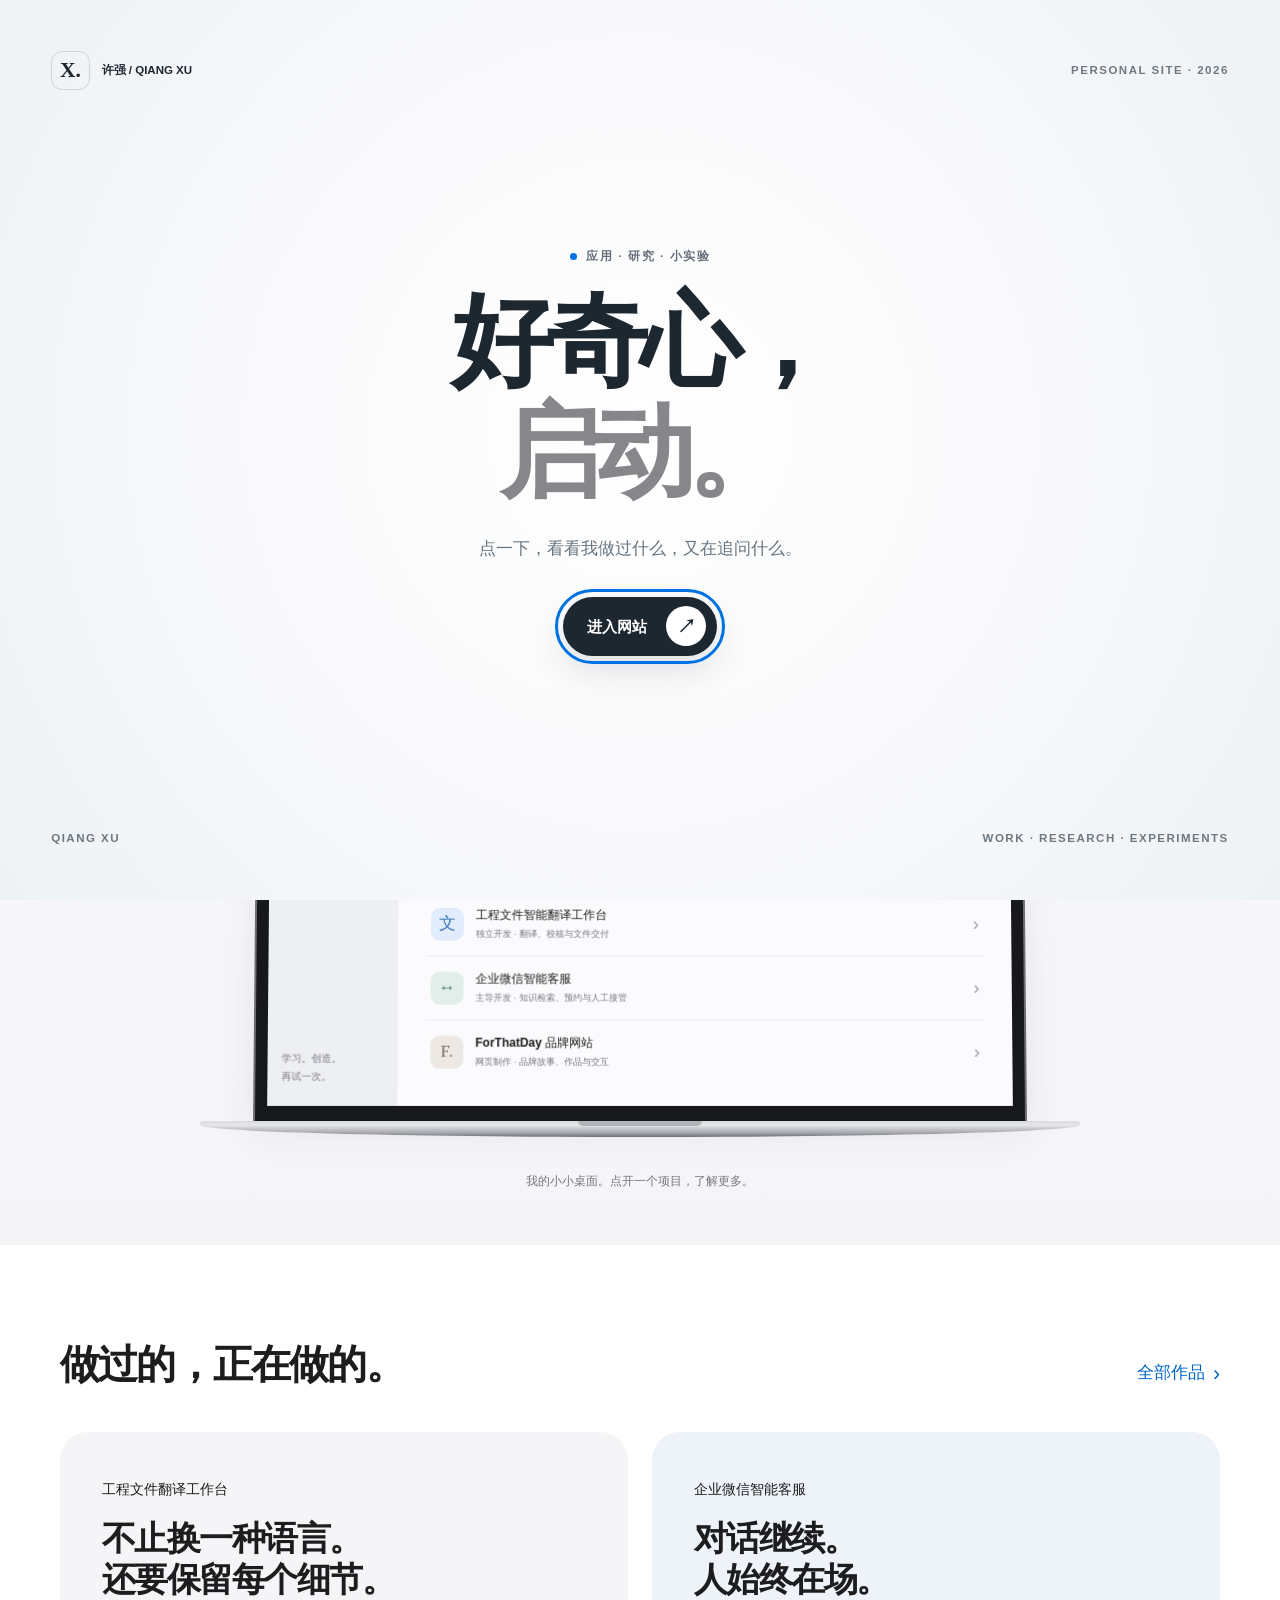
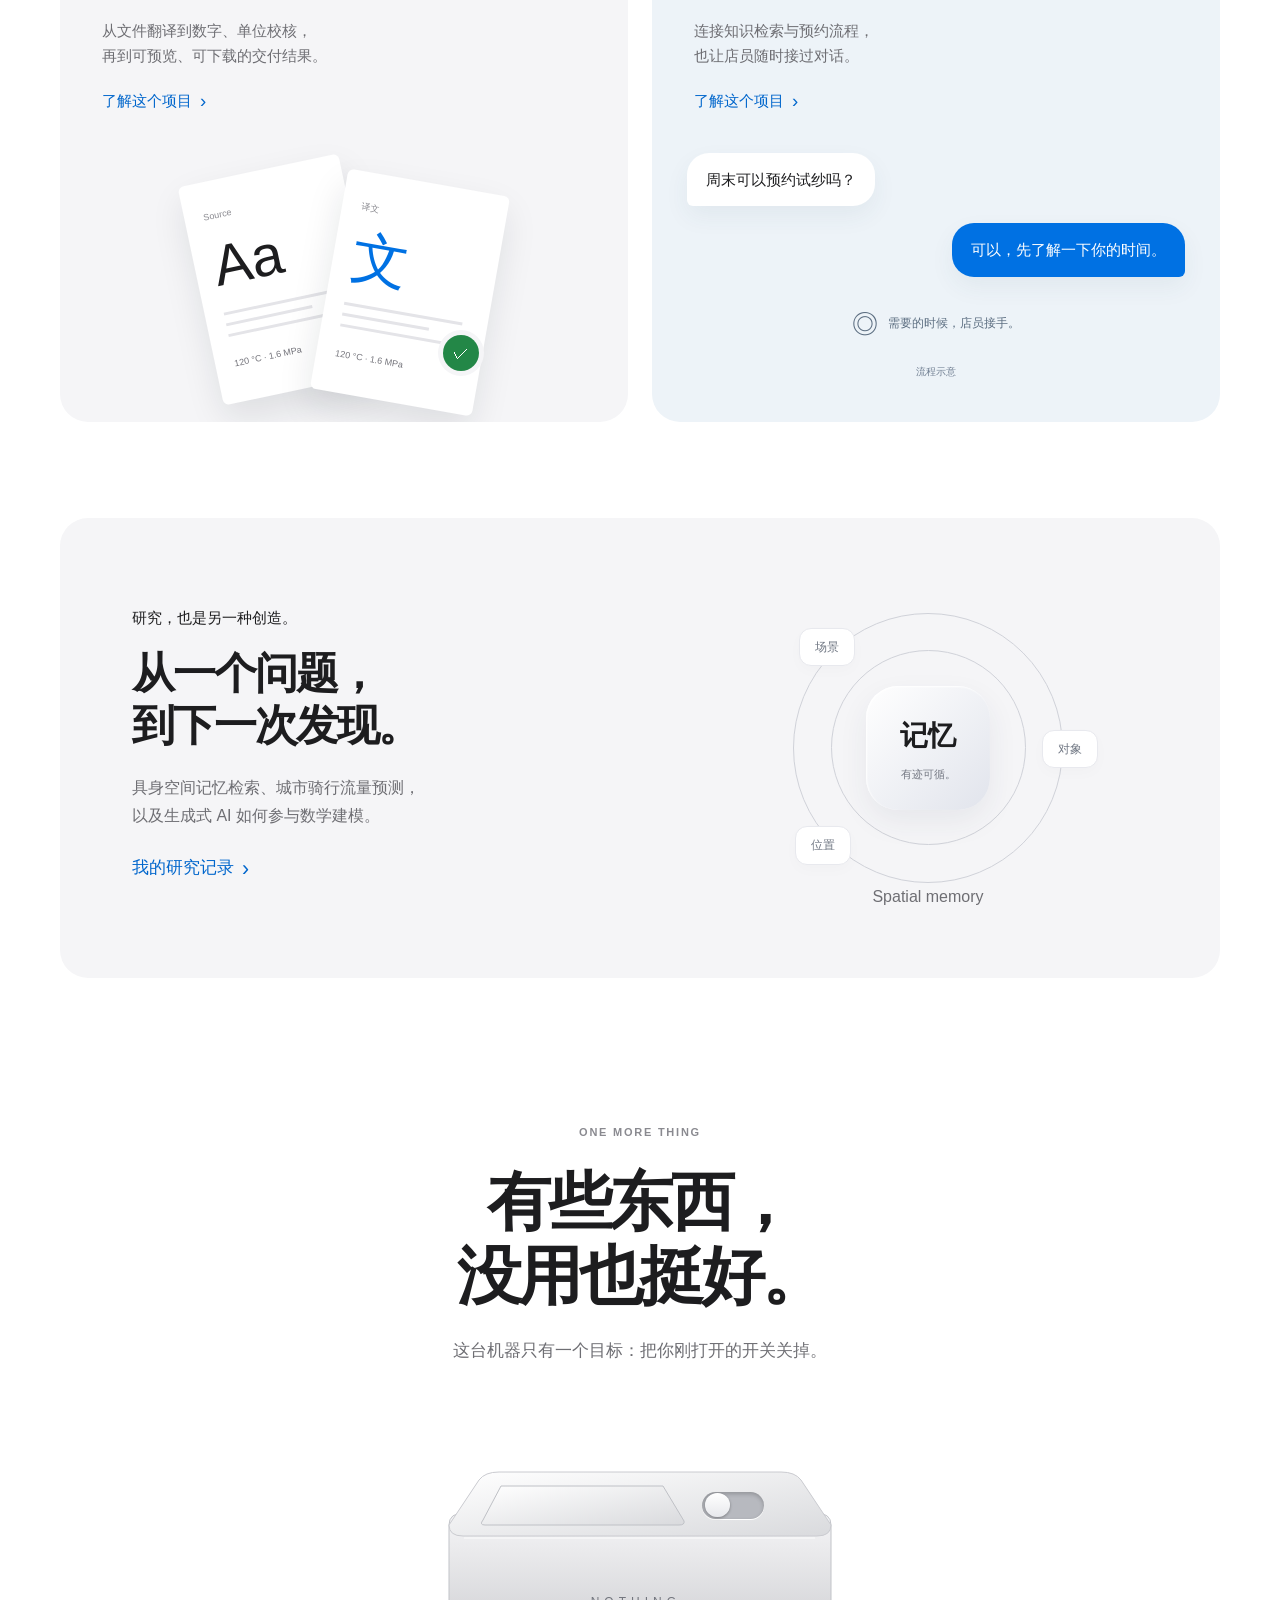
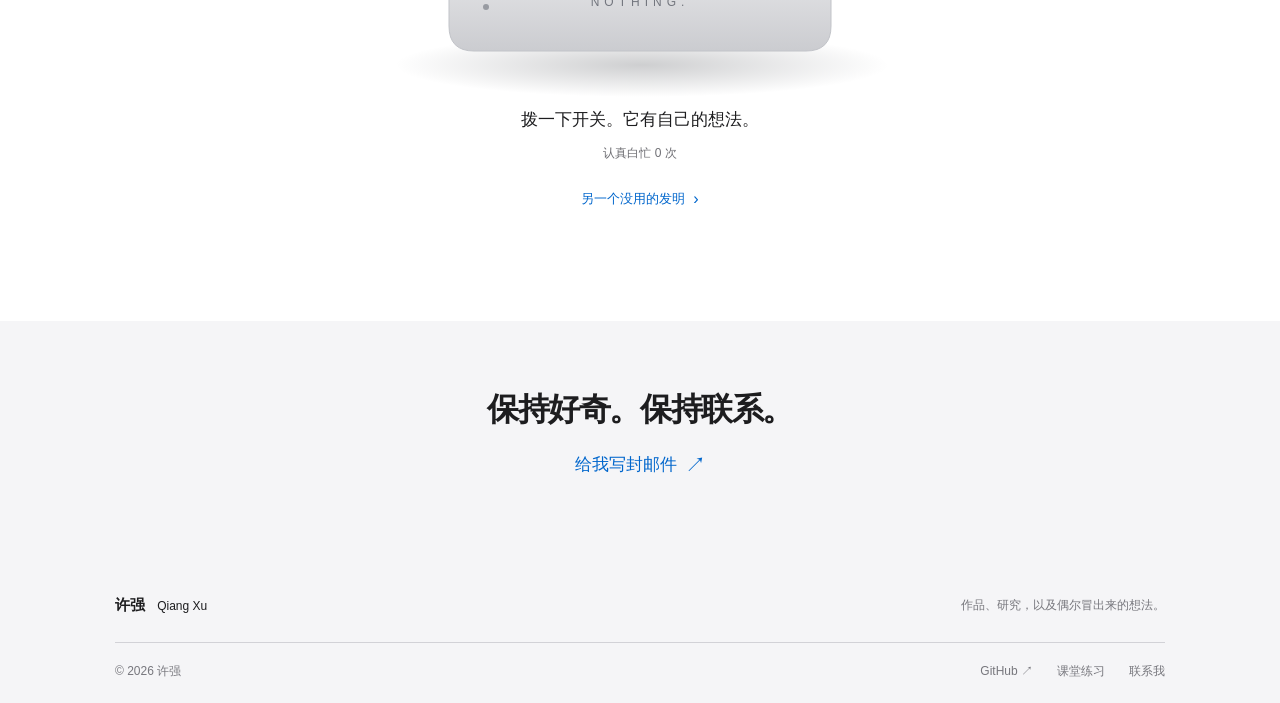
==== index.html @ f62426d3 "Prepare current personal website for Learning HTML submission" ====
<!DOCTYPE html>
<html lang="zh-CN">
<head>
  <meta charset="UTF-8">
  <meta name="viewport" content="width=device-width, initial-scale=1.0">
  <meta name="description" content="许强的个人作品集。关于 AI 应用、计算机科学，以及一些没有用但很有趣的小实验。">
  <meta name="theme-color" content="#fafafc">
  <title>许强 Qiang Xu · 作品与实验</title>
  <link rel="icon" href="favicon-32.png" sizes="32x32">
  <link rel="apple-touch-icon" href="apple-touch-icon.png">
  <link rel="stylesheet" href="style.css">
  <link rel="stylesheet" href="entry.css">
</head>
<body class="home-page">
  <div class="entry-gate" id="entry-gate" role="dialog" aria-modal="true" aria-labelledby="entry-heading" hidden>
    <div class="entry-top"><div class="entry-brand"><span class="entry-brand-mark" aria-hidden="true">X.</span><span>许强 / Qiang Xu</span></div><span class="entry-top-note">PERSONAL SITE · 2026</span></div>
    <div class="entry-content">
      <p class="entry-kicker">应用 · 研究 · 小实验</p>
      <h2 class="entry-heading" id="entry-heading">好奇心，<br><span>启动。</span></h2>
      <p class="entry-description">点一下，看看我做过什么，又在追问什么。</p>
      <button class="entry-button" type="button"><span>进入网站</span><span class="entry-button-arrow" aria-hidden="true">↗</span></button>
    </div>
    <div class="entry-bottom"><span>QIANG XU</span><span>WORK · RESEARCH · EXPERIMENTS</span></div>
    <div class="entry-iris" aria-hidden="true"></div>
  </div>
  <a class="skip-link" href="#main">跳到主要内容</a>
  <header id="site-header"></header>
  <main id="main">
    <section class="intro" aria-labelledby="intro-title">
      <p class="intro-name">许强 · Qiang Xu</p>
      <h1 id="intro-title">好奇心。<br><span>正在运行。</span></h1>
      <p class="intro-summary">计算机科学在读。做一些有用的应用，<br class="wide-break">也留一点时间，给没用的灵感。</p>
      <div class="intro-links"><a class="button primary" href="#selected-work">看看我的作品</a><a class="text-link" href="about.html">认识一下 <span aria-hidden="true">›</span></a></div>
      <div class="desktop-object" id="personal-desktop" aria-label="许强的个人介绍与项目桌面">
        <div class="display-frame"><div class="demo-window">
          <div class="window-bar"><span class="window-dots" aria-hidden="true"><i></i><i></i><i></i></span><span>Qiang Xu · 我的桌面</span><span class="window-caption">Portfolio</span></div>
          <div class="personal-workspace">
            <nav class="desktop-sidebar" aria-label="个人桌面导航"><span class="desktop-monogram" aria-hidden="true">X.</span><strong>Qiang Xu</strong><a class="desktop-selected" href="about.html">关于我 <span aria-hidden="true">↗</span></a><a href="project.html">我的项目 <span aria-hidden="true">↗</span></a><a href="research.html">研究记录 <span aria-hidden="true">↗</span></a><small>学习。创造。<br>再试一次。</small></nav>
            <div class="desktop-content">
              <div class="desktop-profile"><div><p class="desktop-greeting">HELLO, WORLD.</p><h2>你好，我是许强。</h2><p class="desktop-bio">海南比勒费尔德应用科学大学 · 计算机科学<br>探索 AI 应用、具身空间记忆与时空预测。</p></div><img src="images/portrait.jpg" alt="许强的个人肖像" width="1086" height="1448"></div>
              <div class="desktop-skills" aria-label="技术技能"><span>Python</span><span>PyTorch</span><span>Next.js</span><a href="about.html">更多关于我 <span aria-hidden="true">›</span></a></div>
              <div class="desktop-project-heading"><h3>我的项目</h3><span>从想法，到实现。</span></div>
              <ul class="desktop-projects">
                <li><a href="project.html#translation"><span class="desktop-project-icon icon-translate" aria-hidden="true">文</span><span><strong>工程文件智能翻译工作台</strong><small>独立开发 · 翻译、校核与文件交付</small></span><span class="desktop-arrow" aria-hidden="true">›</span></a></li>
                <li><a href="project.html#agent"><span class="desktop-project-icon icon-agent" aria-hidden="true">↔</span><span><strong>企业微信智能客服</strong><small>主导开发 · 知识检索、预约与人工接管</small></span><span class="desktop-arrow" aria-hidden="true">›</span></a></li>
                <li><a href="project.html#forthatday"><span class="desktop-project-icon icon-brand" aria-hidden="true">F.</span><span><strong>ForThatDay 品牌网站</strong><small>网页制作 · 品牌故事、作品与交互</small></span><span class="desktop-arrow" aria-hidden="true">›</span></a></li>
              </ul>
            </div>
          </div>
        </div></div><div class="display-base" aria-hidden="true"></div>
      </div>
      <p class="object-caption">我的小小桌面。点开一个项目，了解更多。</p>
    </section>
    <section id="selected-work" class="selected-work section-block" aria-labelledby="work-title">
      <div class="section-heading"><h2 id="work-title">做过的，正在做的。</h2><a class="text-link" href="project.html">全部作品 <span aria-hidden="true">›</span></a></div>
      <div class="work-grid">
        <article class="work-card translator-card" data-reveal><div class="work-card-copy"><p class="eyebrow">工程文件翻译工作台</p><h3>不止换一种语言。<br>还要保留每个细节。</h3><p>从文件翻译到数字、单位校核，<br>再到可预览、可下载的交付结果。</p><a class="text-link" href="project.html#translation">了解这个项目 <span aria-hidden="true">›</span></a></div><div class="translation-art" aria-hidden="true"><div class="floating-page source-page"><span>Source</span><b>Aa</b><i></i><i></i><i></i><small>120 °C · 1.6 MPa</small></div><div class="floating-page target-page"><span>译文</span><b>文</b><i></i><i></i><i></i><small>120 °C · 1.6 MPa</small></div><span class="translation-check">✓</span></div></article>
        <article class="work-card service-card" data-reveal><div class="work-card-copy"><p class="eyebrow">企业微信智能客服</p><h3>对话继续。<br>人始终在场。</h3><p>连接知识检索与预约流程，<br>也让店员随时接过对话。</p><a class="text-link" href="project.html#agent">了解这个项目 <span aria-hidden="true">›</span></a></div><div class="conversation-art" aria-label="客服流程示意"><div class="message incoming">周末可以预约试纱吗？</div><div class="message outgoing">可以，先了解一下你的时间。</div><div class="handover"><span class="people-icon" aria-hidden="true">◎</span><span>需要的时候，店员接手。</span></div><span class="art-caption">流程示意</span></div></article>
      </div>
    </section>
    <section class="research-feature" data-reveal aria-labelledby="research-title"><div><p class="eyebrow">研究，也是另一种创造。</p><h2 id="research-title">从一个问题，<br>到下一次发现。</h2><p>具身空间记忆检索、城市骑行流量预测，<br>以及生成式 AI 如何参与数学建模。</p><a class="text-link" href="research.html">我的研究记录 <span aria-hidden="true">›</span></a></div><div class="memory-map" aria-hidden="true"><div class="map-orbit orbit-one"></div><div class="map-orbit orbit-two"></div><span class="map-node node-one">场景</span><span class="map-node node-two">对象</span><span class="map-node node-three">位置</span><div class="map-core">记忆<span>有迹可循。</span></div><p>Spatial memory</p></div></section>
    <section class="play-section" id="little-nothing" aria-labelledby="play-title">
      <p class="eyebrow">ONE MORE THING</p><h2 id="play-title">有些东西，<br>没用也挺好。</h2><p class="play-description">这台机器只有一个目标：把你刚打开的开关关掉。</p>
      <div class="nothing-machine" data-phase="idle">
        <svg class="nothing-drawing" viewBox="0 0 600 350" aria-hidden="true">
          <defs><linearGradient id="front-metal" x1="0" y1="0" x2="0" y2="1"><stop stop-color="#f5f5f7"/><stop offset=".3" stop-color="#e9e9eb"/><stop offset="1" stop-color="#cbccd0"/></linearGradient><linearGradient id="top-metal" x1="0" y1="0" x2="1" y2="1"><stop stop-color="#fff"/><stop offset="1" stop-color="#d9dadd"/></linearGradient><linearGradient id="arm-metal"><stop stop-color="#a0a3a9"/><stop offset=".5" stop-color="#eceef1"/><stop offset="1" stop-color="#8e9299"/></linearGradient><radialGradient id="floor-shadow"><stop stop-color="#20232a" stop-opacity=".22"/><stop offset="1" stop-color="#20232a" stop-opacity="0"/></radialGradient></defs>
          <ellipse cx="302" cy="289" rx="247" ry="32" fill="url(#floor-shadow)"/>
          <path d="M109 149 Q109 137 124 137 H476 Q491 137 491 149 V250 Q491 275 466 275 H134 Q109 275 109 250Z" fill="url(#front-metal)" stroke="#c1c3c8"/>
          <path d="M109 149 L139 104 Q145 96 159 96 H441 Q455 96 461 104 L491 149 Q491 160 477 160 H123 Q109 160 109 149Z" fill="url(#top-metal)" stroke="#cacbd0"/>
          <path d="M161 112 H322 L341 146 H143Z" fill="#26272b" stroke="#a4a6ac"/>
          <g class="nothing-arm"><path d="M207 146 L230 76 Q234 66 244 71 L382 124" fill="none" stroke="#85888e" stroke-width="22" stroke-linecap="round" stroke-linejoin="round"/><path d="M207 146 L230 76 Q234 66 244 71 L382 124" fill="none" stroke="url(#arm-metal)" stroke-width="16" stroke-linecap="round" stroke-linejoin="round"/><circle cx="234" cy="78" r="8" fill="#676b73"/><circle cx="234" cy="78" r="3" fill="#c5c8cf"/><circle cx="382" cy="124" r="12" fill="#373a40"/></g>
          <path class="nothing-lid" d="M161 110 H323 L344 145 Q345 149 339 149 H145 Q139 149 143 144Z" fill="url(#top-metal)" stroke="#bfc1c6"/>
          <path d="M124 162 H475" stroke="white" stroke-opacity=".8"/><circle class="nothing-led" cx="146" cy="231" r="3" fill="#989ba2"/><text x="300" y="230" text-anchor="middle" fill="#73767e" font-family="Arial,sans-serif" font-size="12" letter-spacing="5">NOTHING.</text>
        </svg>
        <button class="nothing-toggle" type="button" role="switch" aria-checked="false" aria-label="启动无用机器" aria-describedby="nothing-status"><span></span></button>
      </div>
      <p class="nothing-status" id="nothing-status" role="status">拨一下开关。它有自己的想法。</p><p class="nothing-counter">认真白忙 <span id="nothing-count">0</span> 次</p><a class="text-link small-link" href="machine.html">另一个没用的发明 <span aria-hidden="true">›</span></a><noscript><p>打开 JavaScript，就能唤醒这个小实验。</p></noscript>
    </section>
    <section class="closing"><h2>保持好奇。保持联系。</h2><a class="text-link" href="mailto:467118@gmail.com">给我写封邮件 <span aria-hidden="true">↗</span></a></section>
  </main>
  <footer id="site-footer"></footer>
  <script src="nav.js" defer></script><script src="motion.js" defer></script><script src="nothing.js" defer></script>
  <script src="entry.js" defer></script>
</body>
</html>
---- style.css ----
/* Web Technologies：所有页面共用一份基础样式，再用 class 区分模块。 */
:root { --ink:#1d1d1f; --muted:#6e6e73; --paper:#fff; --soft:#f5f5f7; --line:#d2d2d7; --blue:#0066cc; --display:-apple-system,BlinkMacSystemFont,"Segoe UI","Microsoft YaHei",sans-serif; --body:-apple-system,BlinkMacSystemFont,"Segoe UI","PingFang SC","Microsoft YaHei",sans-serif; }
* { box-sizing:border-box; }
html { scroll-behavior:smooth; scroll-padding-top:90px; }
body { margin:0; color:var(--ink); background:var(--paper); font-family:var(--body); font-size:16px; line-height:1.7; -webkit-font-smoothing:antialiased; }
button,a { -webkit-tap-highlight-color:transparent; }
a { color:inherit; text-decoration:none; }
button { font:inherit; }
img,svg { max-width:100%; }
img { display:block; height:auto; }
[hidden] { display:none!important; }
h1,h2,h3,p { margin:0; }
h1,h2,h3 { font-family:var(--display); line-height:1.16; letter-spacing:-.045em; font-weight:650; text-wrap:balance; }
ul { margin:0; padding:0; list-style:none; }
:focus-visible { outline:3px solid #0071e3; outline-offset:5px; border-radius:4px; }
::selection { background:#cce5ff; }
.skip-link { position:fixed; top:-80px; left:16px; z-index:100; background:var(--ink); color:#fff; padding:10px 20px; }
.skip-link:focus { top:12px; }
#site-header { position:sticky; top:0; z-index:20; background:rgba(250,250,252,.86); backdrop-filter:blur(22px) saturate(180%); -webkit-backdrop-filter:blur(22px) saturate(180%); border-bottom:1px solid #0000000c; min-height:64px; }
.site-nav { max-width:1100px; margin:auto; padding:0 24px; min-height:64px; display:flex; align-items:center; justify-content:space-between; gap:32px; }
.logo { display:flex; align-items:baseline; gap:10px; font-size:19px; font-weight:650; letter-spacing:-.04em; white-space:nowrap; }
.logo span { font-size:12px; font-weight:400; color:var(--muted); letter-spacing:0; }
.links { display:flex; align-items:center; gap:34px; font-size:12px; }
.links a { min-height:44px; display:flex; align-items:center; color:#55555b; transition:color .2s; }
.links a:hover,.links a[aria-current=page] { color:var(--ink); }
.links a[aria-current=page] { font-weight:650; }
main { width:min(1080px,calc(100% - 64px)); margin-inline:auto; }
.home-page main { width:100%; }
.button { display:inline-flex; justify-content:center; align-items:center; min-height:46px; padding:10px 25px; border-radius:28px; font-size:15px; transition:background .2s,transform .2s; }
.primary { color:white; background:#0071e3; }
.primary:hover { background:#0077ed; transform:translateY(-2px); }
.text-link { display:inline-flex; align-items:center; gap:8px; color:var(--blue); min-height:44px; font-size:17px; }
.text-link:hover { text-decoration:underline; text-underline-offset:4px; }
.text-link span { font-family:Arial,sans-serif; font-size:1.25em; }
.eyebrow { font-size:15px; font-weight:550; letter-spacing:0; margin-bottom:18px; }
.muted,.fine-print { color:var(--muted); }
.fine-print { font-size:12px; margin-top:12px; }
.intro { overflow:hidden; text-align:center; background:linear-gradient(#fafafc,#f5f5f7); padding:72px 24px 54px; }
.intro-name { font-size:18px; font-weight:550; margin-bottom:20px; }
.intro h1 { font-size:clamp(58px,6.9vw,96px); line-height:1.08; letter-spacing:-.065em; font-weight:700; }
.intro h1 span { color:#86868b; }
.intro-summary { font-size:20px; line-height:1.6; color:var(--muted); margin-top:27px; }
.intro-links { display:flex; justify-content:center; align-items:center; gap:28px; margin:26px 0 60px; }
.desktop-object { width:min(880px,94%); margin:0 auto; perspective:1400px; }
.display-frame { width:88%; margin:auto; background:#17181b; padding:12px 12px 15px; border:2px solid #6d6d74; border-bottom:0; border-radius:22px 22px 0 0; box-shadow:0 10px 40px #00000012; transform:rotateX(2deg); transform-origin:bottom; }
.demo-window { border-radius:10px 10px 0 0; overflow:hidden; background:#f2f3f5; text-align:left; }
.window-bar { display:flex; align-items:center; justify-content:space-between; padding:10px 14px; background:#e9e9ed; font-size:9px; color:#5a5a61; }
.window-dots { display:flex; gap:5px; }
.window-dots i { width:6px; height:6px; background:#c5c5ca; border-radius:50%; }
.window-dots i:first-child { background:#f8958d; }.window-dots i:nth-child(2) { background:#e7c875; }.window-dots i:last-child { background:#99cfa0; }
.window-caption { font-size:8px; color:#68686d; }
.demo-workspace { display:grid; grid-template-columns:150px 1fr; min-height:326px; }
.demo-sidebar { display:flex; flex-direction:column; gap:16px; background:#eeeff2; padding:24px 14px; font-size:10px; color:#75757b; }
.demo-app-mark { display:grid; place-items:center; width:34px; height:34px; border-radius:10px; background:#24252a; color:#fff; font-size:18px; font-weight:600; }
.demo-sidebar strong { font-size:13px; color:var(--ink); margin-bottom:6px; }
.demo-selected { color:#0066cc; padding:7px; margin:-7px; border-radius:5px; background:#dce6f5; }
.demo-sidebar small { margin-top:auto; font-size:9px; }
.document-area { padding:16px 24px; }
.document-toolbar { display:flex; justify-content:space-between; align-items:center; font-size:10px; margin-bottom:15px; }
.demo-check { font-size:9px; color:#36804f; }
.document-pair { display:grid; grid-template-columns:1fr 1fr; gap:16px; }
.demo-paper { background:#fff; min-height:237px; padding:23px; box-shadow:0 2px 10px #00000006; }
.paper-label { font-size:8px; letter-spacing:.14em; color:#777; }
.demo-paper h3 { margin:13px 0 18px; font-size:24px; letter-spacing:-.04em; }
.demo-paper p { font-size:8px; color:#777; }.demo-paper strong { display:block; font-size:13px; font-weight:550; }
.document-lines { height:17px; width:90%; margin:12px 0; background:repeating-linear-gradient(to bottom,#e3e5e8 0,#e3e5e8 2px,transparent 2px,transparent 6px); }
.document-status { display:flex; align-items:center; gap:5px; color:#66666b; font-size:8px; margin-top:13px; }.document-status>span:last-child { margin-left:auto; }.check-dot { width:4px; height:4px; background:#4c9c68; border-radius:50%; }
.display-base { height:16px; width:100%; position:relative; border-radius:2px 2px 50% 50% / 2px 2px 12px 12px; background:linear-gradient(#d8dade 0%,#e6e7eb 25%,#a5a7ad 75%,#6a6e75 100%); box-shadow:0 20px 28px -12px #0003; }
.display-base:before { content:""; position:absolute; left:43%; top:0; width:14%; height:5px; border-radius:0 0 8px 8px; background:#b3b5bc; }
/* 电脑屏幕里是真实的个人介绍与项目入口。 */
.personal-workspace { display:grid; grid-template-columns:130px minmax(0,1fr); background:#fbfbfd; }
.desktop-sidebar { display:flex; flex-direction:column; align-items:stretch; gap:4px; padding:25px 14px 20px; background:#eeeff3; font-size:11px; color:#62636b; }
.desktop-monogram { display:grid; place-items:center; width:33px; height:33px; border-radius:10px; background:#25262b; color:#fff; font-size:21px; font-weight:600; margin-bottom:4px; }
.desktop-sidebar>strong { color:#33343a; font-size:12px; margin-bottom:17px; }
.desktop-sidebar a { min-height:44px; padding:10px 8px; border-radius:7px; display:flex; align-items:center; justify-content:space-between; }
.desktop-sidebar a:hover { background:#e1e4ec; color:#1d1d1f; }
.desktop-sidebar .desktop-selected { color:#0066cc; background:#dce6f5; }
.desktop-sidebar small { margin-top:auto; padding-top:24px; font-size:10px; color:#777881; line-height:1.8; }
.desktop-content { padding:25px 28px 22px; min-width:0; }
.desktop-profile { display:flex; align-items:center; justify-content:space-between; gap:16px; }
.desktop-greeting { color:#737681; font-size:9px; letter-spacing:.13em; margin-bottom:8px; }
.desktop-profile h2 { font-size:26px; letter-spacing:-.035em; }
.desktop-bio { font-size:11px; color:#666973; line-height:1.8; margin-top:10px; }
.desktop-profile img { width:65px; height:82px; object-fit:cover; object-position:center 24%; border-radius:13px; flex-shrink:0; }
.desktop-skills { display:flex; align-items:center; gap:7px; padding:13px 0 15px; border-bottom:1px solid #e5e6eb; }
.desktop-skills>span { font-size:9px; padding:3px 9px; border-radius:5px; background:#eeeff3; color:#5b606a; }
.desktop-skills a { margin-left:auto; color:var(--blue); font-size:10px; min-height:44px; display:flex; align-items:center; gap:5px; }
.desktop-project-heading { display:flex; align-items:baseline; justify-content:space-between; padding:16px 0 8px; gap:10px; }
.desktop-project-heading h3 { font-size:13px; letter-spacing:0; }
.desktop-project-heading>span { font-size:9px; color:#777b85; }
.desktop-projects li+li { border-top:1px solid #e9eaf0; }
.desktop-projects a { display:flex; align-items:center; gap:12px; min-height:63px; padding:9px 5px; border-radius:8px; transition:background .2s; }
.desktop-projects a:hover { background:#edf2fa; }
.desktop-project-icon { width:33px; height:33px; flex-shrink:0; border-radius:9px; display:grid; place-items:center; font-size:17px; }
.icon-translate { background:#e1edfc; color:#3974b8; }.icon-agent { background:#e2eee9; color:#49785e; }.icon-brand { background:#ede8e3; color:#79685a; font-family:Georgia,serif; }
.desktop-projects strong { display:block; font-size:12px; font-weight:550; line-height:1.5; }
.desktop-projects small { display:block; font-size:9px; color:#747782; margin-top:3px; }
.desktop-arrow { margin-left:auto; font-size:18px; color:#9699a2; }
@media(max-width:640px) {
  .personal-workspace { grid-template-columns:minmax(0,1fr); }.desktop-sidebar { display:none; }
  .desktop-content { padding:18px 14px 12px; }.desktop-profile { gap:10px; }.desktop-greeting { font-size:8px; }.desktop-profile h2 { font-size:22px; }.desktop-bio { font-size:10px; }.desktop-profile img { width:45px; height:60px; border-radius:10px; }
  .desktop-skills { gap:5px; padding:6px 0; }.desktop-skills>span { font-size:8px; padding:3px 6px; }.desktop-skills a { font-size:9px; }
  .desktop-project-heading { padding-top:13px; }.desktop-project-heading h3 { font-size:12px; }.desktop-project-heading>span { font-size:8px; }
  .desktop-projects a { gap:9px; min-height:64px; padding:9px 0; }.desktop-project-icon { width:29px; height:29px; font-size:15px; }.desktop-projects strong { font-size:11px; }.desktop-projects small { font-size:9px; }
}
.object-caption { color:#76767c; font-size:12px; margin-top:34px; }
.section-block { padding:96px 0; }
.selected-work { max-width:1160px; width:calc(100% - 80px); margin:auto; }
.section-heading { display:flex; align-items:baseline; justify-content:space-between; gap:24px; margin-bottom:36px; }
.section-heading h2 { font-size:40px; }.section-heading .eyebrow { color:var(--muted); }
.work-grid { display:grid; grid-template-columns:1fr 1fr; gap:24px; }
.work-card { border-radius:28px; min-height:590px; overflow:hidden; background:var(--soft); position:relative; transition:transform .4s; }
.work-card:hover { transform:translateY(-5px); }
.work-card-copy { position:relative; z-index:1; padding:46px 42px 0; }
.work-card .eyebrow { font-size:14px; margin-bottom:16px; }
.work-card h3 { font-size:34px; line-height:1.22; }
.work-card-copy>p:not(.eyebrow) { color:var(--muted); font-size:15px; line-height:1.7; margin:17px 0 10px; }
.work-card .text-link { font-size:15px; }
.service-card { background:#edf3f8; }
.translation-art { height:290px; position:relative; width:310px; margin:18px auto -35px; }
.floating-page { position:absolute; width:164px; height:223px; padding:19px; border-radius:6px; background:white; box-shadow:0 16px 35px #141b2b1a; }
.floating-page span { font-size:9px; color:#8a8a90; }.floating-page b { display:block; font-weight:500; font-size:57px; margin:2px 0 10px; line-height:1.3; }.floating-page i { display:block; height:3px; background:#e4e4e8; margin-top:8px; width:95%; }.floating-page i:nth-of-type(2) { width:70%; }.floating-page small { display:block; font-size:9px; margin-top:20px; color:#74747b; }.source-page { top:27px; left:10px; transform:rotate(-12deg); }.target-page { right:7px; top:40px; transform:rotate(10deg); }.target-page b { color:#0071e3; }.translation-check { position:absolute; z-index:2; top:194px; right:20px; border-radius:50%; background:#238747; color:#fff; width:36px; height:36px; display:grid; place-items:center; box-shadow:0 0 0 5px #f5f5f7; }
.conversation-art { display:flex; flex-direction:column; align-items:flex-start; gap:17px; padding:30px 35px 36px; }.message { padding:14px 19px; font-size:15px; border-radius:22px; box-shadow:0 10px 25px #2b4a6610; }.incoming { background:#fff; border-bottom-left-radius:6px; }.outgoing { background:#0071e3; color:#fff; align-self:flex-end; border-bottom-right-radius:6px; }.handover { display:flex; align-items:center; gap:10px; margin:8px auto 0; color:#5b6d80; font-size:12px; }.people-icon { font-size:26px; }.art-caption { font-size:10px; margin:auto; color:#738194; }
.research-feature { background:#f5f5f7; width:calc(100% - 80px); max-width:1160px; margin:0 auto 80px; padding:70px 72px; border-radius:28px; display:grid; grid-template-columns:1.2fr 1fr; align-items:center; gap:48px; }
.research-feature h2 { font-size:43px; line-height:1.2; }.research-feature>div>p:not(.eyebrow) { color:var(--muted); font-size:16px; margin:23px 0 18px; }
.memory-map { position:relative; width:100%; max-width:340px; height:320px; margin:auto; display:grid; place-items:center; }.map-orbit { position:absolute; border:1px solid #d0d2d9; border-radius:50%; width:270px; height:270px; }.orbit-two { width:195px; height:195px; }.map-core { z-index:1; width:124px; height:124px; border-radius:32px; background:linear-gradient(135deg,#fff,#e1e4ec); box-shadow:0 12px 30px #30355412,inset 1px 1px 2px white; display:flex; align-items:center; justify-content:center; flex-direction:column; font-size:28px; font-weight:600; }.map-core span { display:block; font-size:11px; color:#737782; font-weight:400; margin-top:6px; }.map-node { z-index:2; position:absolute; background:#fff; border:1px solid #e8e9ee; box-shadow:0 5px 15px #00000005; padding:8px 15px; border-radius:12px; font-size:12px; color:#707783; }.node-one { left:12%; top:40px; }.node-two { right:0; top:142px; }.node-three { left:11%; bottom:43px; }.memory-map>p { position:absolute; bottom:-20px; font-size:11px; color:#898993; }
.play-section { text-align:center; padding:65px 24px 100px; overflow:hidden; }.play-section>.eyebrow { letter-spacing:.16em; font-size:11px; color:#8a8a90; margin-bottom:23px; }.play-section h2 { font-size:clamp(42px,5vw,64px); line-height:1.16; }.play-description { color:var(--muted); font-size:17px; margin:24px auto 0; }
.nothing-machine { position:relative; width:min(600px,100%); margin:10px auto -20px; }.nothing-drawing { width:100%; display:block; overflow:visible; }
.nothing-toggle { position:absolute; top:29.5%; left:60%; width:11%; height:15%; min-width:44px; min-height:44px; padding:0; border:0; background:transparent; cursor:pointer; z-index:3; }
.nothing-toggle:before { content:""; position:absolute; inset:24% 3%; border-radius:30px; background:#b7b9bf; box-shadow:inset 0 2px 4px #0003,0 1px 0 #fff; transition:background .25s; }
.nothing-toggle>span { position:absolute; width:38%; height:46%; left:8%; top:26%; border-radius:50%; background:linear-gradient(#fff,#e7e8ec); box-shadow:0 1px 3px #0005; transition:transform .28s cubic-bezier(.2,.7,.2,1); }
.nothing-toggle[aria-checked=true]:before { background:#30a65b; }.nothing-toggle[aria-checked=true]>span { transform:translateX(118%); }.nothing-toggle[aria-disabled=true] { cursor:wait; }
.nothing-lid { transform-origin:162px 110px; transition:transform .48s cubic-bezier(.3,.7,.2,1); }
.nothing-arm { transform:translateY(35px) scaleY(.1); transform-origin:207px 146px; opacity:0; transition:transform .55s cubic-bezier(.3,.7,.2,1),opacity .2s; }
.nothing-machine[data-phase=opening] .nothing-lid,.nothing-machine[data-phase=reaching] .nothing-lid,.nothing-machine[data-phase=returning] .nothing-lid { transform:translate(-12px,-39px) rotate(-12deg); }
.nothing-machine[data-phase=reaching] .nothing-arm { transform:translateY(0) scaleY(1); opacity:1; }.nothing-machine[data-phase=returning] .nothing-arm { transform:translateY(20px) scaleY(.1); opacity:0; }
.nothing-machine:not([data-phase=idle]) .nothing-led { fill:#39a260; }.nothing-status { font-size:17px; min-height:29px; }.nothing-counter { font-size:12px; color:var(--muted); margin-top:8px; }.nothing-counter span { font-variant-numeric:tabular-nums; }.small-link { font-size:13px; margin-top:14px; }
.closing { text-align:center; padding:70px 24px; background:var(--soft); }.closing h2 { font-size:32px; margin-bottom:15px; }
#site-footer { padding:35px max(24px,calc((100vw - 1050px)/2)) 22px; background:#f5f5f7; color:#77777d; font-size:12px; }.footer-top { display:flex; align-items:center; justify-content:space-between; padding-bottom:24px; border-bottom:1px solid #d2d2d7; gap:20px; }.footer-name { font-weight:600; color:var(--ink); font-size:15px; }.footer-name span { margin-left:8px; font-weight:400; font-size:12px; }.footer-bottom { display:flex; justify-content:space-between; gap:20px; padding-top:18px; }.footer-bottom>div { display:flex; gap:24px; }.footer-bottom a:hover { color:var(--ink); text-decoration:underline; }
/* 其余课堂页面，使用同一套排版与间距。 */
.page-heading { padding:92px 0 70px; max-width:870px; }.page-heading>.eyebrow { color:var(--muted); font-size:14px; }.page-heading h1 { font-size:clamp(42px,5vw,68px); }.page-heading h1 span { color:#86868b; }.page-heading>p:last-child,.about-heading>div>p:last-child { max-width:660px; margin-top:26px; color:var(--muted); font-size:19px; line-height:1.7; }
.filter-bar { display:flex; flex-wrap:wrap; align-items:center; gap:10px; padding-bottom:35px; }.filter-button { border:1px solid #d2d2d7; border-radius:24px; background:#fff; color:#616167; font-size:14px; padding:10px 20px; min-height:44px; cursor:pointer; }.filter-button[aria-pressed=true] { background:var(--ink); border-color:var(--ink); color:#fff; }.filter-bar p { margin-left:auto; color:var(--muted); font-size:12px; }
.project-list { display:grid; gap:26px; }.project-entry { background:var(--soft); border-radius:28px; padding:54px; display:grid; grid-template-columns:220px 1fr; gap:50px; scroll-margin-top:90px; }.project-side { display:flex; flex-direction:column; align-items:flex-start; }.project-symbol { width:130px; height:130px; border-radius:30px; background:linear-gradient(135deg,#fff,#e3e4e9); display:grid; place-items:center; font-size:36px; color:#45454d; box-shadow:0 10px 30px #00000008; margin-bottom:28px; font-weight:500; }.project-side .eyebrow { font-size:10px; letter-spacing:.05em; color:var(--muted); margin-bottom:10px; }.serif { font-family:Georgia,serif; }.badge { display:inline-block; border-radius:20px; padding:5px 12px; color:#707078; background:#e9e9ed; font-size:11px; }.project-content h2 { font-size:30px; }.project-content .lead { font-size:19px; color:var(--ink); margin:20px 0 12px; }.project-content>p:not(.lead):not(.fine-print) { color:var(--muted); font-size:15px; }.project-facts { display:grid; grid-template-columns:90px 1fr; gap:14px 20px; font-size:14px; margin:30px 0; }.project-facts dt { font-weight:550; }.project-facts dd { margin:0; color:var(--muted); }.tags { display:flex; flex-wrap:wrap; gap:8px; margin:22px 0; }.tags li { color:#6d6d74; border:1px solid #dcdce1; padding:4px 12px; border-radius:20px; font-size:11px; }.end-note { margin:70px 0 90px; padding:0 5%; text-align:center; }.end-note h2 { font-size:30px; }.end-note p { color:var(--muted); margin:18px 0; }
.publication { padding:50px; border-radius:28px; background:var(--soft); }.publication-header { display:flex; gap:20px; align-items:center; justify-content:space-between; margin-bottom:32px; }.publication-header .eyebrow { margin:0; color:var(--muted); font-size:12px; }.accepted { color:#287841; background:#e1eee4; }.publication h2 { max-width:850px; font-size:35px; line-height:1.25; }.publication .authors { color:var(--ink); font-size:14px; margin:22px 0; }.publication>p:not(.authors) { max-width:820px; color:var(--muted); }.research-entry { display:grid; grid-template-columns:1fr 1.3fr; gap:60px; border-top:1px solid #dedee3; padding:40px 0; }.research-entry h3 { font-size:25px; margin:18px 0; }.research-question { font-size:17px; color:var(--ink); }.research-entry>div:last-child>p { color:var(--muted); font-size:15px; margin-bottom:18px; }
.contact-banner { border-radius:28px; background:var(--soft); padding:48px; margin:0 0 80px; display:flex; align-items:center; justify-content:space-between; gap:25px; }.contact-banner .eyebrow { color:var(--muted); font-size:12px; }.contact-banner h2 { font-size:28px; }.contact-banner p:not(.eyebrow) { color:var(--muted); margin-top:15px; font-size:14px; }.contact-banner .button { flex-shrink:0; }
.about-heading { max-width:none; display:grid; grid-template-columns:1.8fr 1fr; gap:80px; align-items:center; }.about-note { border-left:1px solid var(--line); padding-left:32px; color:var(--muted); }.about-note .eyebrow { font-size:11px; letter-spacing:.1em; }.about-note p { font-size:15px; margin-bottom:20px; }.small-rule { display:block; width:30px; height:1px; background:var(--line); margin:25px 0; }.about-section { border-top:1px solid var(--line); padding:48px 0; display:grid; grid-template-columns:1fr 2fr; gap:50px; }.about-section .eyebrow { font-size:11px; letter-spacing:.08em; color:var(--muted); margin-bottom:12px; }.about-section h2 { font-size:27px; }.timeline article+article { margin-top:36px; }.timeline-date { font-size:12px; color:var(--muted); }.timeline h3 { font-size:21px; margin:12px 0; }.timeline p { font-size:15px; margin-top:8px; }.skill-list { margin:0; }.skill-list>div { padding:0 0 22px; }.skill-list dt { color:var(--muted); font-size:13px; }.skill-list dd { margin:5px 0 0; font-size:19px; }.honors article { display:flex; gap:25px; margin-bottom:30px; }.award-year { font-size:13px; color:var(--muted); }.honors h3 { font-size:18px; }.honors p { font-size:14px; color:var(--muted); margin-top:10px; }.contact-section { text-align:center; border-radius:28px; background:var(--soft); padding:64px 30px; margin:35px 0 80px; }.contact-section .eyebrow { font-size:12px; color:var(--muted); letter-spacing:.08em; }.contact-section h2 { font-size:42px; }.contact-section p:not(.eyebrow) { max-width:590px; margin:24px auto; color:var(--muted); }.email-link { display:block; font-size:clamp(23px,4vw,40px); letter-spacing:-.04em; margin:24px 0; color:var(--blue); }.quote-grid { display:grid; grid-template-columns:1fr 1fr; gap:25px; }.quote { padding:40px; border-radius:28px; background:var(--soft); }.quote blockquote { margin:0 0 30px; font-size:25px; }.quote blockquote p+p { margin-top:20px; font-size:19px; color:var(--muted); }.quote footer { font-size:12px; color:var(--muted); }.load-note { padding:12px 24px; font-size:12px; }
@keyframes intro-in { from { opacity:0; transform:translateY(18px); } to { opacity:1; transform:translateY(0); } }
@media (prefers-reduced-motion:no-preference) { .intro-name,.intro h1,.intro-summary,.intro-links { animation:intro-in .85s both; }.intro-summary { animation-delay:.1s; }.intro-links { animation-delay:.18s; }.desktop-object { animation:intro-in 1.1s .25s both; } }
@media(min-width:1600px) { .intro { padding-top:88px; } }
@media(max-width:900px) { .selected-work,.research-feature { width:calc(100% - 48px); }.work-card-copy { padding:35px 28px 0; }.work-card h3 { font-size:28px; }.conversation-art { padding-inline:22px; }.message { font-size:12px; }.research-feature { padding:48px 36px; gap:20px; }.research-feature h2 { font-size:34px; }.project-entry { grid-template-columns:150px 1fr; gap:30px; padding:35px; }.about-heading { gap:40px; }.publication h2 { font-size:30px; }.section-heading h2 { font-size:32px; } }
@media(max-width:640px) {
  html { scroll-padding-top:110px; }body { font-size:15px; }main { width:calc(100% - 40px); }
  #site-header { min-height:94px; }.site-nav { flex-direction:column; justify-content:center; gap:0; padding:8px 20px 2px; }.logo { font-size:17px; }.logo span { font-size:11px; }.links { width:100%; justify-content:space-between; gap:12px; font-size:11px; }.links a { min-height:42px; }
  .intro { padding:50px 16px 38px; }.intro-name { font-size:15px; margin-bottom:19px; }.intro h1 { font-size:58px; }.intro-summary { font-size:16px; margin-top:22px; }.intro-links { gap:20px; margin:25px 0 42px; }.intro-links .button { font-size:13px; padding:10px 20px; }.intro-links .text-link { font-size:14px; }
  .desktop-object { width:100%; }.display-frame { padding:6px 6px 8px; border-radius:12px 12px 0 0; width:95%; }.demo-window { border-radius:6px 6px 0 0; }.window-bar { font-size:7px; padding:8px; }.window-caption { font-size:6px; }.window-dots { gap:3px; }.window-dots i { width:4px; height:4px; }.demo-workspace { grid-template-columns:1fr; min-height:0; }.demo-sidebar { display:none; }.document-area { padding:10px; }.document-toolbar { font-size:8px; margin-bottom:10px; }.demo-check { font-size:7px; }.document-pair { gap:9px; }.demo-paper { padding:12px; min-height:180px; }.paper-label { font-size:6px; }.demo-paper h3 { font-size:19px; margin:10px 0 15px; }.demo-paper p { font-size:6px; }.demo-paper strong { font-size:11px; }.document-lines { margin:8px 0; height:12px; }.document-status { font-size:6px; margin-top:9px; }.display-base { height:10px; }.display-base:before { height:3px; }.object-caption { font-size:10px; margin-top:26px; }
  .selected-work { width:calc(100% - 32px); }.section-block { padding:60px 0; }.section-heading { gap:12px; margin-bottom:24px; }.section-heading h2 { font-size:26px; }.section-heading .text-link { font-size:12px; flex-shrink:0; }.work-grid { grid-template-columns:1fr; gap:18px; }.work-card { min-height:540px; border-radius:22px; }.work-card-copy { padding:32px 30px 0; }.work-card h3 { font-size:31px; }.work-card-copy>p:not(.eyebrow) { font-size:14px; }.translation-art { margin-top:15px; }.conversation-art { padding:30px; }.message { font-size:14px; }.service-card { min-height:520px; }
  .research-feature { width:calc(100% - 32px); border-radius:22px; grid-template-columns:1fr; padding:36px 30px; gap:25px; margin-bottom:35px; }.research-feature h2 { font-size:34px; }.research-feature>div>p:not(.eyebrow) { font-size:14px; }.memory-map { max-width:290px; height:285px; }.map-orbit { width:245px; height:245px; }.orbit-two { width:175px; height:175px; }.memory-map>p { bottom:-13px; }.node-one { left:6%; }.node-three { left:3%; }
  .play-section { padding:50px 16px 65px; }.play-section h2 { font-size:44px; }.play-description { font-size:14px; max-width:270px; }.nothing-machine { margin:5px auto -5px; }.nothing-toggle { left:59%; top:27%; }.nothing-status { font-size:14px; }.closing { padding:48px 20px; }.closing h2 { font-size:25px; }.closing .text-link { font-size:15px; }
  #site-footer { padding:30px 24px 25px; }.footer-top { align-items:flex-start; flex-direction:column; gap:8px; }.footer-bottom { flex-direction:column; gap:10px; }.footer-bottom>div { gap:22px; }
  .page-heading { padding:50px 0 40px; }.page-heading h1 { font-size:43px; }.page-heading>p:last-child,.about-heading>div>p:last-child { font-size:16px; margin-top:20px; }.page-heading>.eyebrow { font-size:12px; }
  .filter-bar { gap:7px; padding-bottom:25px; }.filter-button { padding:10px 15px; font-size:12px; }.filter-bar p { width:100%; margin:3px 0 0; }.project-entry { padding:28px; border-radius:22px; grid-template-columns:1fr; gap:24px; }.project-side { flex-direction:row; align-items:center; flex-wrap:wrap; gap:12px; }.project-symbol { width:64px; height:64px; font-size:23px; border-radius:16px; margin:0 10px 0 0; }.project-side .eyebrow { display:none; }.project-content h2 { font-size:26px; }.project-content .lead { font-size:17px; margin-top:17px; }.project-content>p:not(.lead):not(.fine-print) { font-size:14px; }.project-facts { grid-template-columns:1fr; gap:8px; font-size:13px; }.project-facts dd { margin-bottom:10px; }.end-note { margin:50px 0; }.end-note h2 { font-size:26px; }
  .publication { padding:28px; border-radius:22px; }.publication-header { gap:12px; flex-wrap:wrap; margin-bottom:25px; }.publication h2 { font-size:26px; overflow-wrap:anywhere; }.publication>p { font-size:14px; }.publication .fine-print { font-size:11px; }.research-entry { grid-template-columns:1fr; gap:22px; padding:30px 0; }.research-entry h3 { font-size:24px; }.research-entry>div:last-child>p { font-size:14px; }.section-heading .muted { display:none; }.contact-banner { flex-direction:column; padding:30px; align-items:flex-start; border-radius:22px; margin-bottom:50px; }.contact-banner h2 { font-size:26px; }
  .about-heading { grid-template-columns:1fr; gap:30px; }.about-note { padding-left:20px; }.about-note p:last-child { margin-bottom:0; }.about-section { grid-template-columns:1fr; gap:25px; padding:32px 0; }.about-section h2 { font-size:26px; }.timeline h3 { font-size:20px; }.skill-list dd { font-size:17px; }.honors article { gap:15px; }.honors h3 { font-size:17px; }.contact-section { padding:40px 22px; border-radius:22px; margin:20px 0 50px; }.contact-section h2 { font-size:32px; }.contact-section p:not(.eyebrow) { font-size:14px; }.quote-grid { grid-template-columns:1fr; }.quote { padding:30px; }.quote blockquote { font-size:22px; }
}
@media(prefers-reduced-motion:reduce) { html { scroll-behavior:auto; } *,*::before,*::after { animation:none!important; transition:none!important; }.work-card:hover,.primary:hover { transform:none; } }
---- entry.css ----
.entry-gate[hidden] { display: none; }

.entry-gate {
  position: fixed;
  inset: 0;
  z-index: 1000;
  display: grid;
  grid-template-rows: auto 1fr auto;
  padding: clamp(1.5rem, 4vw, 3.5rem);
  overflow: hidden;
  background: #f7f8fa;
  color: #1d2730;
  isolation: isolate;
}

.entry-gate::before {
  content: '';
  position: absolute;
  inset: 0;
  z-index: -1;
  background: radial-gradient(circle at 50% 48%, #fff 0, #f7f8fa 58%, #edf2f5 100%);
}

.entry-top,
.entry-bottom {
  display: flex;
  align-items: center;
  justify-content: space-between;
  gap: 1rem;
  font-size: .72rem;
  font-weight: 600;
  letter-spacing: .13em;
  text-transform: uppercase;
}

.entry-brand { display: flex; align-items: center; gap: .75rem; letter-spacing: 0; }
.entry-brand-mark {
  display: grid;
  place-items: center;
  width: 2.4rem;
  height: 2.4rem;
  border: 1px solid #cbd4db;
  border-radius: .7rem;
  font-family: Georgia, serif;
  font-size: 1.35rem;
  line-height: 1;
}
.entry-top-note,
.entry-bottom { color: #6d7880; }

.entry-content {
  display: flex;
  flex-direction: column;
  align-items: center;
  justify-content: center;
  text-align: center;
  padding: 2rem 0 3rem;
}
.entry-kicker {
  display: flex;
  align-items: center;
  gap: .6rem;
  margin: 0 0 1.25rem;
  color: #646c78;
  font-size: .72rem;
  font-weight: 700;
  letter-spacing: .14em;
}
.entry-kicker::before {
  content: '';
  width: .45rem;
  height: .45rem;
  border-radius: 50%;
  background: #0071e3;
}
.entry-heading {
  margin: 0;
  font-family: -apple-system, BlinkMacSystemFont, 'Segoe UI', 'Microsoft YaHei', sans-serif;
  font-size: clamp(3.2rem, 8vw, 7.5rem);
  font-weight: 680;
  line-height: 1.08;
  letter-spacing: -.075em;
}
.entry-heading span { color: #86868b; }
.entry-description {
  max-width: 26rem;
  margin: 1.7rem 0 2.1rem;
  color: #667580;
  font-size: clamp(.92rem, 1.4vw, 1.05rem);
  line-height: 1.7;
}
.entry-button {
  display: inline-flex;
  align-items: center;
  gap: 1.2rem;
  min-height: 3.7rem;
  padding: .55rem .65rem .55rem 1.5rem;
  border: 0;
  border-radius: 999px;
  background: #1d2730;
  color: #fff;
  font: inherit;
  font-size: .95rem;
  font-weight: 650;
  cursor: pointer;
  box-shadow: 0 14px 35px #1d273020;
  transition: transform .25s ease, box-shadow .25s ease;
}
.entry-button:hover { transform: translateY(-3px); box-shadow: 0 18px 42px #1d27302b; }
.entry-button:focus-visible { outline: 3px solid #0071e3; outline-offset: 5px; }
.entry-button-arrow {
  display: grid;
  place-items: center;
  width: 2.5rem;
  height: 2.5rem;
  border-radius: 50%;
  background: #fff;
  color: #1d2730;
  font-size: 1.2rem;
  line-height: 1;
}

.entry-iris {
  position: absolute;
  z-index: 3;
  top: 50%;
  left: 50%;
  width: 100vmax;
  height: 100vmax;
  border-radius: 50%;
  background: #1d2730;
  pointer-events: none;
  transform: translate(-50%, -50%) scale(0);
  transition: transform .78s cubic-bezier(.2,.75,.15,1);
}
.entry-gate.is-exiting .entry-content,
.entry-gate.is-exiting .entry-top,
.entry-gate.is-exiting .entry-bottom {
  opacity: 0;
  transform: translateY(-9px);
  transition: opacity .22s ease, transform .22s ease;
}
.entry-gate.is-exiting .entry-iris { transform: translate(-50%, -50%) scale(3); }
.entry-gate.is-exiting { opacity: 0; transition: opacity .32s ease .63s; }
html.entry-active,
html.entry-active body { overflow: hidden; }

@media (max-width: 600px) {
  .entry-top-note { display: none; }
  .entry-bottom { font-size: .63rem; }
  .entry-description { margin: 1.4rem 0 1.8rem; }
  .entry-heading { letter-spacing: -.065em; }
}

@media (prefers-reduced-motion: reduce) {
  .entry-gate *,
  .entry-gate { animation: none !important; transition: none !important; }
}
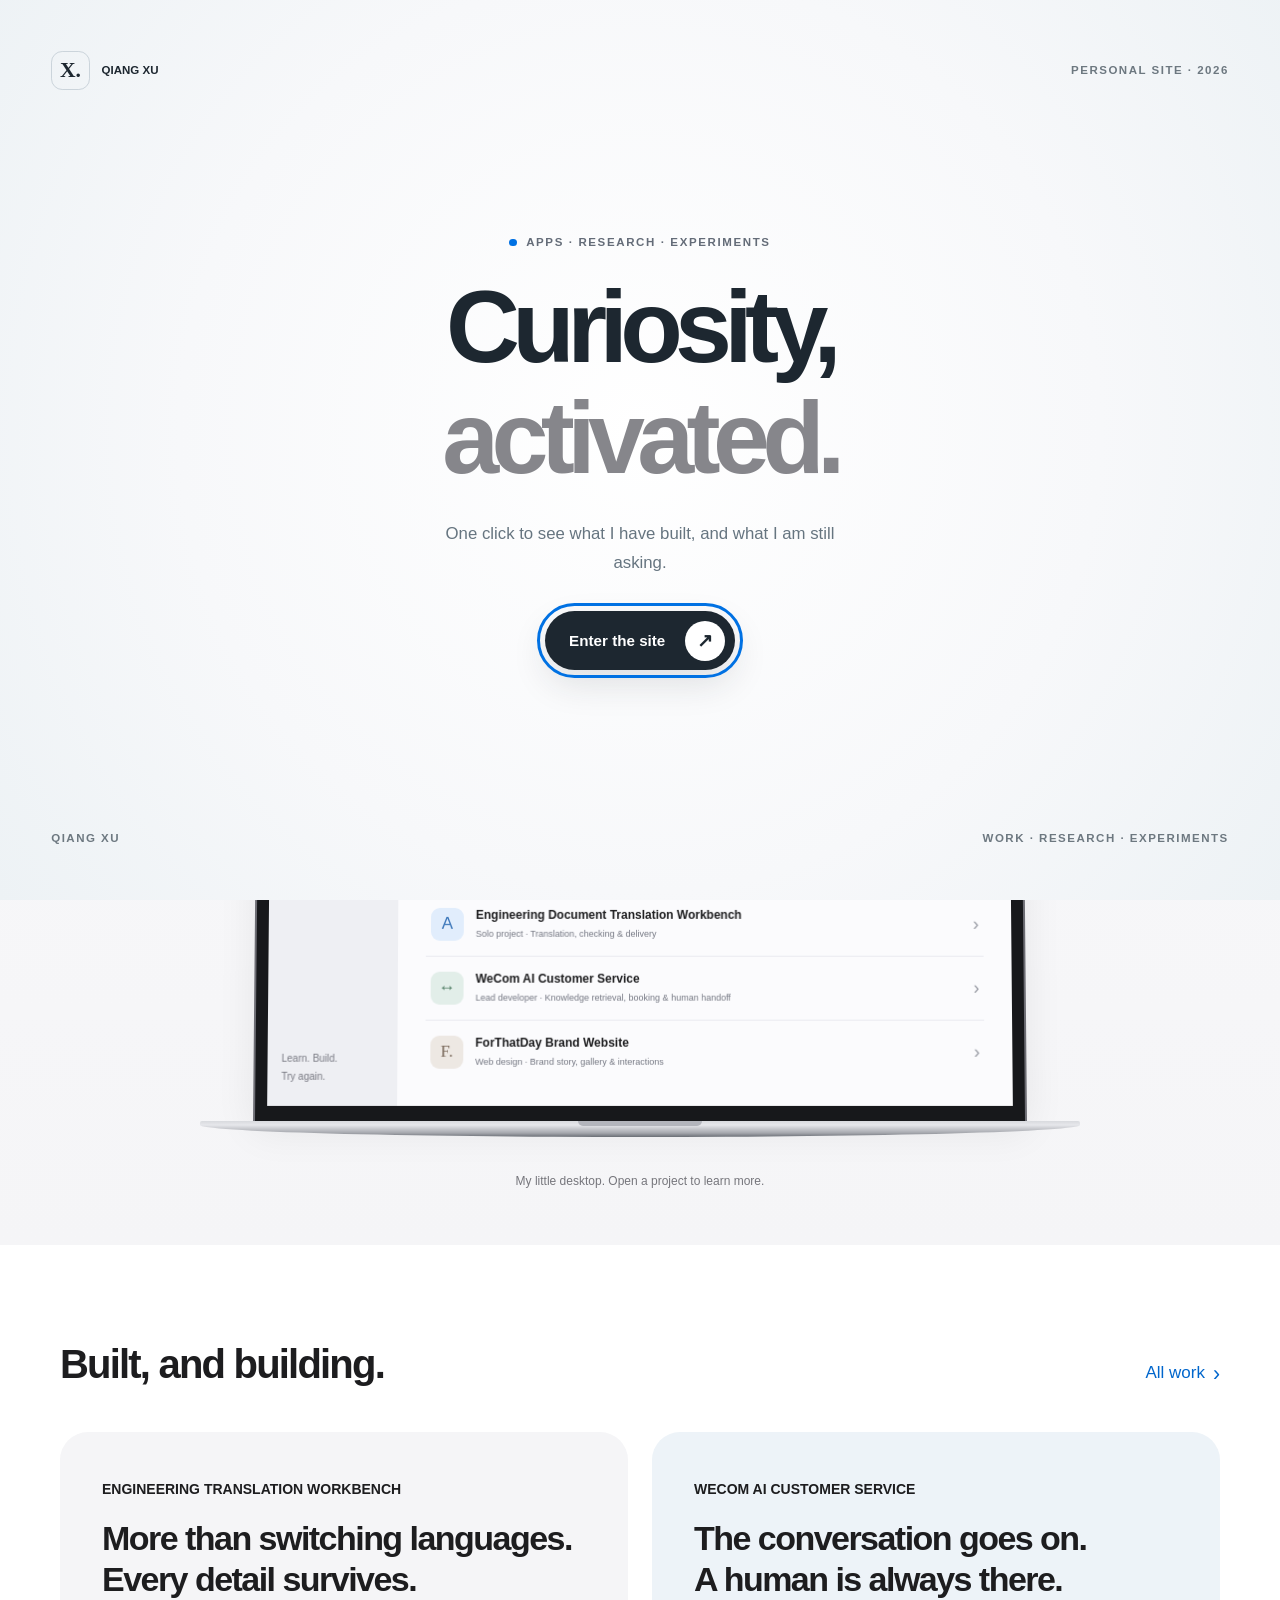
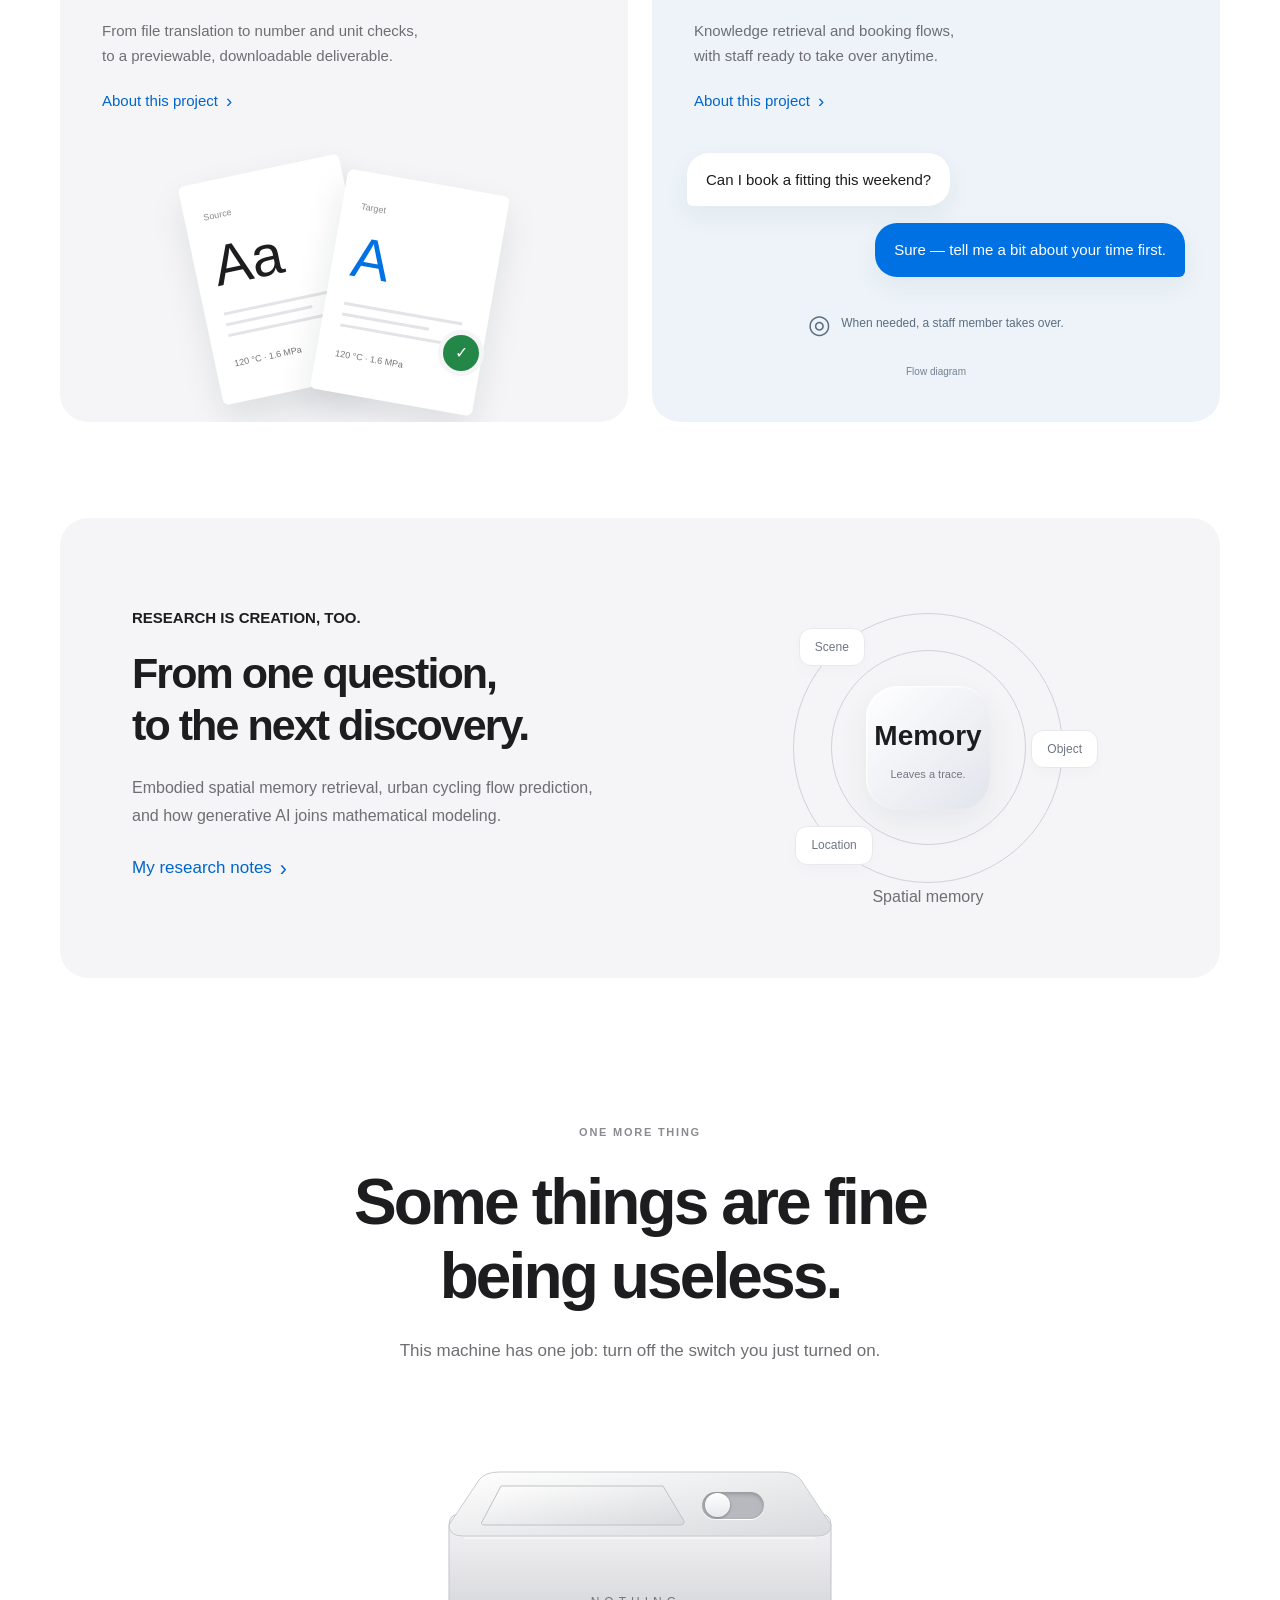
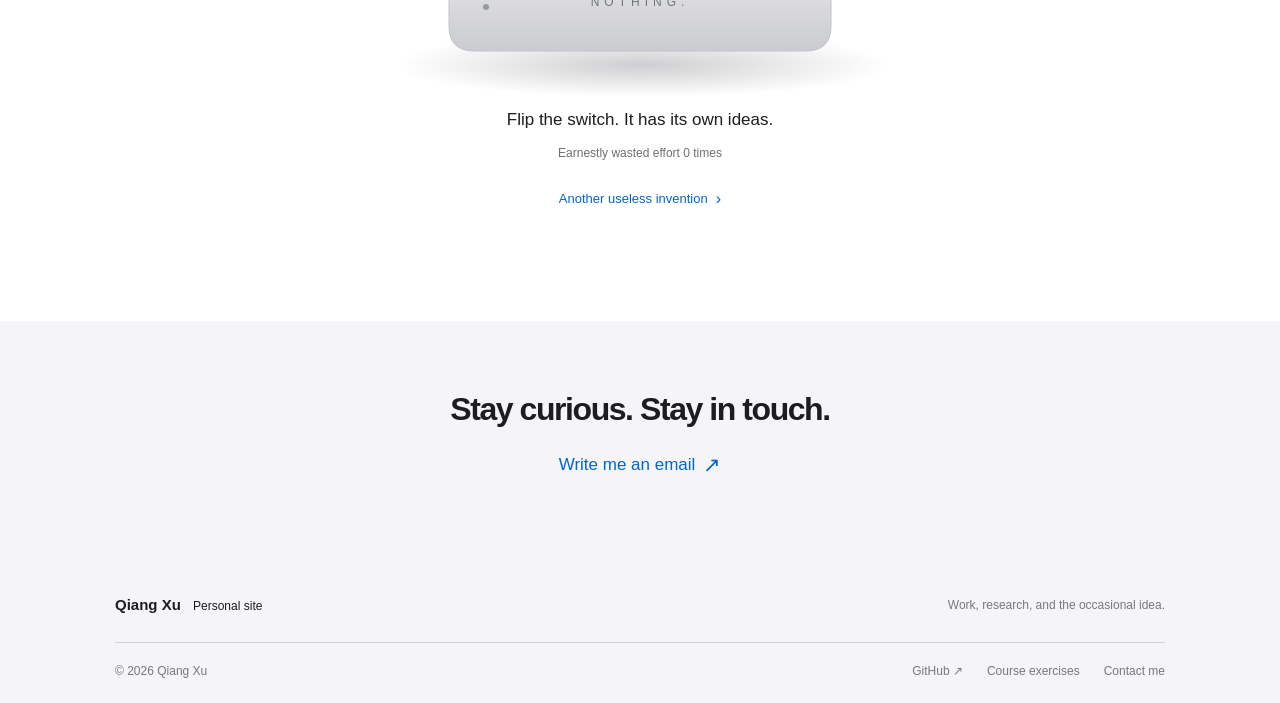
==== commit 5c67d805: "Translate entire site to English and fix og:image URLs - All visible copy, aria labels and code comm" ====
--- a/index.html
+++ b/index.html
@@ -1,11 +1,16 @@
 <!DOCTYPE html>
-<html lang="zh-CN">
+<html lang="en">
 <head>
   <meta charset="UTF-8">
   <meta name="viewport" content="width=device-width, initial-scale=1.0">
-  <meta name="description" content="许强的个人作品集。关于 AI 应用、计算机科学，以及一些没有用但很有趣的小实验。">
+  <meta name="description" content="Qiang Xu's personal portfolio. AI applications, computer science research, and a few useless but delightful little experiments.">
   <meta name="theme-color" content="#fafafc">
-  <title>许强 Qiang Xu · 作品与实验</title>
+  <meta property="og:title" content="Qiang Xu · Work &amp; Experiments">
+  <meta property="og:description" content="AI applications, computer science research, and a few useless but delightful little experiments.">
+  <meta property="og:type" content="website">
+  <meta property="og:image" content="https://niko-97xq.github.io/my-site/images/og-image.jpg">
+  <meta name="twitter:card" content="summary_large_image">
+  <title>Qiang Xu · Work &amp; Experiments</title>
   <link rel="icon" href="favicon-32.png" sizes="32x32">
   <link rel="apple-touch-icon" href="apple-touch-icon.png">
   <link rel="stylesheet" href="style.css">
@@ -13,54 +18,54 @@
 </head>
 <body class="home-page">
   <div class="entry-gate" id="entry-gate" role="dialog" aria-modal="true" aria-labelledby="entry-heading" hidden>
-    <div class="entry-top"><div class="entry-brand"><span class="entry-brand-mark" aria-hidden="true">X.</span><span>许强 / Qiang Xu</span></div><span class="entry-top-note">PERSONAL SITE · 2026</span></div>
+    <div class="entry-top"><div class="entry-brand"><span class="entry-brand-mark" aria-hidden="true">X.</span><span>Qiang Xu</span></div><span class="entry-top-note">PERSONAL SITE · 2026</span></div>
     <div class="entry-content">
-      <p class="entry-kicker">应用 · 研究 · 小实验</p>
-      <h2 class="entry-heading" id="entry-heading">好奇心，<br><span>启动。</span></h2>
-      <p class="entry-description">点一下，看看我做过什么，又在追问什么。</p>
-      <button class="entry-button" type="button"><span>进入网站</span><span class="entry-button-arrow" aria-hidden="true">↗</span></button>
+      <p class="entry-kicker">APPS · RESEARCH · EXPERIMENTS</p>
+      <h2 class="entry-heading" id="entry-heading">Curiosity,<br><span>activated.</span></h2>
+      <p class="entry-description">One click to see what I have built, and what I am still asking.</p>
+      <button class="entry-button" type="button"><span>Enter the site</span><span class="entry-button-arrow" aria-hidden="true">↗</span></button>
     </div>
     <div class="entry-bottom"><span>QIANG XU</span><span>WORK · RESEARCH · EXPERIMENTS</span></div>
     <div class="entry-iris" aria-hidden="true"></div>
   </div>
-  <a class="skip-link" href="#main">跳到主要内容</a>
+  <a class="skip-link" href="#main">Skip to main content</a>
   <header id="site-header"></header>
   <main id="main">
     <section class="intro" aria-labelledby="intro-title">
-      <p class="intro-name">许强 · Qiang Xu</p>
-      <h1 id="intro-title">好奇心。<br><span>正在运行。</span></h1>
-      <p class="intro-summary">计算机科学在读。做一些有用的应用，<br class="wide-break">也留一点时间，给没用的灵感。</p>
-      <div class="intro-links"><a class="button primary" href="#selected-work">看看我的作品</a><a class="text-link" href="about.html">认识一下 <span aria-hidden="true">›</span></a></div>
-      <div class="desktop-object" id="personal-desktop" aria-label="许强的个人介绍与项目桌面">
+      <p class="intro-name">Qiang Xu</p>
+      <h1 id="intro-title">Curiosity.<br><span>Now running.</span></h1>
+      <p class="intro-summary">Computer science undergrad. I build useful applications,<br class="wide-break">and save a little time for useless ideas.</p>
+      <div class="intro-links"><a class="button primary" href="#selected-work">See my work</a><a class="text-link" href="about.html">Get to know me <span aria-hidden="true">›</span></a></div>
+      <div class="desktop-object" id="personal-desktop" aria-label="Qiang Xu's personal intro and project desktop">
         <div class="display-frame"><div class="demo-window">
-          <div class="window-bar"><span class="window-dots" aria-hidden="true"><i></i><i></i><i></i></span><span>Qiang Xu · 我的桌面</span><span class="window-caption">Portfolio</span></div>
+          <div class="window-bar"><span class="window-dots" aria-hidden="true"><i></i><i></i><i></i></span><span>Qiang Xu · My Desktop</span><span class="window-caption">Portfolio</span></div>
           <div class="personal-workspace">
-            <nav class="desktop-sidebar" aria-label="个人桌面导航"><span class="desktop-monogram" aria-hidden="true">X.</span><strong>Qiang Xu</strong><a class="desktop-selected" href="about.html">关于我 <span aria-hidden="true">↗</span></a><a href="project.html">我的项目 <span aria-hidden="true">↗</span></a><a href="research.html">研究记录 <span aria-hidden="true">↗</span></a><small>学习。创造。<br>再试一次。</small></nav>
+            <nav class="desktop-sidebar" aria-label="Personal desktop navigation"><span class="desktop-monogram" aria-hidden="true">X.</span><strong>Qiang Xu</strong><a class="desktop-selected" href="about.html">About me <span aria-hidden="true">↗</span></a><a href="project.html">My projects <span aria-hidden="true">↗</span></a><a href="research.html">Research notes <span aria-hidden="true">↗</span></a><small>Learn. Build.<br>Try again.</small></nav>
             <div class="desktop-content">
-              <div class="desktop-profile"><div><p class="desktop-greeting">HELLO, WORLD.</p><h2>你好，我是许强。</h2><p class="desktop-bio">海南比勒费尔德应用科学大学 · 计算机科学<br>探索 AI 应用、具身空间记忆与时空预测。</p></div><img src="images/portrait.jpg" alt="许强的个人肖像" width="1086" height="1448"></div>
-              <div class="desktop-skills" aria-label="技术技能"><span>Python</span><span>PyTorch</span><span>Next.js</span><a href="about.html">更多关于我 <span aria-hidden="true">›</span></a></div>
-              <div class="desktop-project-heading"><h3>我的项目</h3><span>从想法，到实现。</span></div>
+              <div class="desktop-profile"><div><p class="desktop-greeting">HELLO, WORLD.</p><h2>Hi, I'm Qiang Xu.</h2><p class="desktop-bio">Hainan Bielefeld University of Applied Sciences · Computer Science<br>Exploring AI applications, embodied spatial memory, and spatio-temporal prediction.</p></div><img src="images/portrait.jpg" alt="Portrait of Qiang Xu" width="1086" height="1448"></div>
+              <div class="desktop-skills" aria-label="Technical skills"><span>Python</span><span>PyTorch</span><span>Next.js</span><a href="about.html">More about me <span aria-hidden="true">›</span></a></div>
+              <div class="desktop-project-heading"><h3>My projects</h3><span>From idea to working thing.</span></div>
               <ul class="desktop-projects">
-                <li><a href="project.html#translation"><span class="desktop-project-icon icon-translate" aria-hidden="true">文</span><span><strong>工程文件智能翻译工作台</strong><small>独立开发 · 翻译、校核与文件交付</small></span><span class="desktop-arrow" aria-hidden="true">›</span></a></li>
-                <li><a href="project.html#agent"><span class="desktop-project-icon icon-agent" aria-hidden="true">↔</span><span><strong>企业微信智能客服</strong><small>主导开发 · 知识检索、预约与人工接管</small></span><span class="desktop-arrow" aria-hidden="true">›</span></a></li>
-                <li><a href="project.html#forthatday"><span class="desktop-project-icon icon-brand" aria-hidden="true">F.</span><span><strong>ForThatDay 品牌网站</strong><small>网页制作 · 品牌故事、作品与交互</small></span><span class="desktop-arrow" aria-hidden="true">›</span></a></li>
+                <li><a href="project.html#translation"><span class="desktop-project-icon icon-translate" aria-hidden="true">A</span><span><strong>Engineering Document Translation Workbench</strong><small>Solo project · Translation, checking &amp; delivery</small></span><span class="desktop-arrow" aria-hidden="true">›</span></a></li>
+                <li><a href="project.html#agent"><span class="desktop-project-icon icon-agent" aria-hidden="true">↔</span><span><strong>WeCom AI Customer Service</strong><small>Lead developer · Knowledge retrieval, booking &amp; human handoff</small></span><span class="desktop-arrow" aria-hidden="true">›</span></a></li>
+                <li><a href="project.html#forthatday"><span class="desktop-project-icon icon-brand" aria-hidden="true">F.</span><span><strong>ForThatDay Brand Website</strong><small>Web design · Brand story, gallery &amp; interactions</small></span><span class="desktop-arrow" aria-hidden="true">›</span></a></li>
               </ul>
             </div>
           </div>
         </div></div><div class="display-base" aria-hidden="true"></div>
       </div>
-      <p class="object-caption">我的小小桌面。点开一个项目，了解更多。</p>
+      <p class="object-caption">My little desktop. Open a project to learn more.</p>
     </section>
     <section id="selected-work" class="selected-work section-block" aria-labelledby="work-title">
-      <div class="section-heading"><h2 id="work-title">做过的，正在做的。</h2><a class="text-link" href="project.html">全部作品 <span aria-hidden="true">›</span></a></div>
+      <div class="section-heading"><h2 id="work-title">Built, and building.</h2><a class="text-link" href="project.html">All work <span aria-hidden="true">›</span></a></div>
       <div class="work-grid">
-        <article class="work-card translator-card" data-reveal><div class="work-card-copy"><p class="eyebrow">工程文件翻译工作台</p><h3>不止换一种语言。<br>还要保留每个细节。</h3><p>从文件翻译到数字、单位校核，<br>再到可预览、可下载的交付结果。</p><a class="text-link" href="project.html#translation">了解这个项目 <span aria-hidden="true">›</span></a></div><div class="translation-art" aria-hidden="true"><div class="floating-page source-page"><span>Source</span><b>Aa</b><i></i><i></i><i></i><small>120 °C · 1.6 MPa</small></div><div class="floating-page target-page"><span>译文</span><b>文</b><i></i><i></i><i></i><small>120 °C · 1.6 MPa</small></div><span class="translation-check">✓</span></div></article>
-        <article class="work-card service-card" data-reveal><div class="work-card-copy"><p class="eyebrow">企业微信智能客服</p><h3>对话继续。<br>人始终在场。</h3><p>连接知识检索与预约流程，<br>也让店员随时接过对话。</p><a class="text-link" href="project.html#agent">了解这个项目 <span aria-hidden="true">›</span></a></div><div class="conversation-art" aria-label="客服流程示意"><div class="message incoming">周末可以预约试纱吗？</div><div class="message outgoing">可以，先了解一下你的时间。</div><div class="handover"><span class="people-icon" aria-hidden="true">◎</span><span>需要的时候，店员接手。</span></div><span class="art-caption">流程示意</span></div></article>
+        <article class="work-card translator-card" data-reveal><div class="work-card-copy"><p class="eyebrow">ENGINEERING TRANSLATION WORKBENCH</p><h3>More than switching languages.<br>Every detail survives.</h3><p>From file translation to number and unit checks,<br>to a previewable, downloadable deliverable.</p><a class="text-link" href="project.html#translation">About this project <span aria-hidden="true">›</span></a></div><div class="translation-art" aria-hidden="true"><div class="floating-page source-page"><span>Source</span><b>Aa</b><i></i><i></i><i></i><small>120 °C · 1.6 MPa</small></div><div class="floating-page target-page"><span>Target</span><b>A</b><i></i><i></i><i></i><small>120 °C · 1.6 MPa</small></div><span class="translation-check">✓</span></div></article>
+        <article class="work-card service-card" data-reveal><div class="work-card-copy"><p class="eyebrow">WECOM AI CUSTOMER SERVICE</p><h3>The conversation goes on.<br>A human is always there.</h3><p>Knowledge retrieval and booking flows,<br>with staff ready to take over anytime.</p><a class="text-link" href="project.html#agent">About this project <span aria-hidden="true">›</span></a></div><div class="conversation-art" aria-label="Diagram of the customer service flow"><div class="message incoming">Can I book a fitting this weekend?</div><div class="message outgoing">Sure — tell me a bit about your time first.</div><div class="handover"><span class="people-icon" aria-hidden="true">◎</span><span>When needed, a staff member takes over.</span></div><span class="art-caption">Flow diagram</span></div></article>
       </div>
     </section>
-    <section class="research-feature" data-reveal aria-labelledby="research-title"><div><p class="eyebrow">研究，也是另一种创造。</p><h2 id="research-title">从一个问题，<br>到下一次发现。</h2><p>具身空间记忆检索、城市骑行流量预测，<br>以及生成式 AI 如何参与数学建模。</p><a class="text-link" href="research.html">我的研究记录 <span aria-hidden="true">›</span></a></div><div class="memory-map" aria-hidden="true"><div class="map-orbit orbit-one"></div><div class="map-orbit orbit-two"></div><span class="map-node node-one">场景</span><span class="map-node node-two">对象</span><span class="map-node node-three">位置</span><div class="map-core">记忆<span>有迹可循。</span></div><p>Spatial memory</p></div></section>
+    <section class="research-feature" data-reveal aria-labelledby="research-title"><div><p class="eyebrow">RESEARCH IS CREATION, TOO.</p><h2 id="research-title">From one question,<br>to the next discovery.</h2><p>Embodied spatial memory retrieval, urban cycling flow prediction,<br>and how generative AI joins mathematical modeling.</p><a class="text-link" href="research.html">My research notes <span aria-hidden="true">›</span></a></div><div class="memory-map" aria-hidden="true"><div class="map-orbit orbit-one"></div><div class="map-orbit orbit-two"></div><span class="map-node node-one">Scene</span><span class="map-node node-two">Object</span><span class="map-node node-three">Location</span><div class="map-core">Memory<span>Leaves a trace.</span></div><p>Spatial memory</p></div></section>
     <section class="play-section" id="little-nothing" aria-labelledby="play-title">
-      <p class="eyebrow">ONE MORE THING</p><h2 id="play-title">有些东西，<br>没用也挺好。</h2><p class="play-description">这台机器只有一个目标：把你刚打开的开关关掉。</p>
+      <p class="eyebrow">ONE MORE THING</p><h2 id="play-title">Some things are fine<br>being useless.</h2><p class="play-description">This machine has one job: turn off the switch you just turned on.</p>
       <div class="nothing-machine" data-phase="idle">
         <svg class="nothing-drawing" viewBox="0 0 600 350" aria-hidden="true">
           <defs><linearGradient id="front-metal" x1="0" y1="0" x2="0" y2="1"><stop stop-color="#f5f5f7"/><stop offset=".3" stop-color="#e9e9eb"/><stop offset="1" stop-color="#cbccd0"/></linearGradient><linearGradient id="top-metal" x1="0" y1="0" x2="1" y2="1"><stop stop-color="#fff"/><stop offset="1" stop-color="#d9dadd"/></linearGradient><linearGradient id="arm-metal"><stop stop-color="#a0a3a9"/><stop offset=".5" stop-color="#eceef1"/><stop offset="1" stop-color="#8e9299"/></linearGradient><radialGradient id="floor-shadow"><stop stop-color="#20232a" stop-opacity=".22"/><stop offset="1" stop-color="#20232a" stop-opacity="0"/></radialGradient></defs>
@@ -72,11 +77,11 @@
           <path class="nothing-lid" d="M161 110 H323 L344 145 Q345 149 339 149 H145 Q139 149 143 144Z" fill="url(#top-metal)" stroke="#bfc1c6"/>
           <path d="M124 162 H475" stroke="white" stroke-opacity=".8"/><circle class="nothing-led" cx="146" cy="231" r="3" fill="#989ba2"/><text x="300" y="230" text-anchor="middle" fill="#73767e" font-family="Arial,sans-serif" font-size="12" letter-spacing="5">NOTHING.</text>
         </svg>
-        <button class="nothing-toggle" type="button" role="switch" aria-checked="false" aria-label="启动无用机器" aria-describedby="nothing-status"><span></span></button>
+        <button class="nothing-toggle" type="button" role="switch" aria-checked="false" aria-label="Wake up the useless machine" aria-describedby="nothing-status"><span></span></button>
       </div>
-      <p class="nothing-status" id="nothing-status" role="status">拨一下开关。它有自己的想法。</p><p class="nothing-counter">认真白忙 <span id="nothing-count">0</span> 次</p><a class="text-link small-link" href="machine.html">另一个没用的发明 <span aria-hidden="true">›</span></a><noscript><p>打开 JavaScript，就能唤醒这个小实验。</p></noscript>
+      <p class="nothing-status" id="nothing-status" role="status">Flip the switch. It has its own ideas.</p><p class="nothing-counter">Earnestly wasted effort <span id="nothing-count">0</span> times</p><a class="text-link small-link" href="machine.html">Another useless invention <span aria-hidden="true">›</span></a><noscript><p>Enable JavaScript to wake up this little experiment.</p></noscript>
     </section>
-    <section class="closing"><h2>保持好奇。保持联系。</h2><a class="text-link" href="mailto:467118@gmail.com">给我写封邮件 <span aria-hidden="true">↗</span></a></section>
+    <section class="closing"><h2>Stay curious. Stay in touch.</h2><a class="text-link" href="mailto:467118@gmail.com">Write me an email <span aria-hidden="true">↗</span></a></section>
   </main>
   <footer id="site-footer"></footer>
   <script src="nav.js" defer></script><script src="motion.js" defer></script><script src="nothing.js" defer></script>
--- a/style.css
+++ b/style.css
@@ -1,4 +1,4 @@
-/* Web Technologies：所有页面共用一份基础样式，再用 class 区分模块。 */
+/* Web Technologies: shared base styles for all pages; modules are told apart by class. */
 :root { --ink:#1d1d1f; --muted:#6e6e73; --paper:#fff; --soft:#f5f5f7; --line:#d2d2d7; --blue:#0066cc; --display:-apple-system,BlinkMacSystemFont,"Segoe UI","Microsoft YaHei",sans-serif; --body:-apple-system,BlinkMacSystemFont,"Segoe UI","PingFang SC","Microsoft YaHei",sans-serif; }
 * { box-sizing:border-box; }
 html { scroll-behavior:smooth; scroll-padding-top:90px; }
@@ -67,7 +67,7 @@
 .document-status { display:flex; align-items:center; gap:5px; color:#66666b; font-size:8px; margin-top:13px; }.document-status>span:last-child { margin-left:auto; }.check-dot { width:4px; height:4px; background:#4c9c68; border-radius:50%; }
 .display-base { height:16px; width:100%; position:relative; border-radius:2px 2px 50% 50% / 2px 2px 12px 12px; background:linear-gradient(#d8dade 0%,#e6e7eb 25%,#a5a7ad 75%,#6a6e75 100%); box-shadow:0 20px 28px -12px #0003; }
 .display-base:before { content:""; position:absolute; left:43%; top:0; width:14%; height:5px; border-radius:0 0 8px 8px; background:#b3b5bc; }
-/* 电脑屏幕里是真实的个人介绍与项目入口。 */
+/* The computer screen holds the real personal intro and project entries. */
 .personal-workspace { display:grid; grid-template-columns:130px minmax(0,1fr); background:#fbfbfd; }
 .desktop-sidebar { display:flex; flex-direction:column; align-items:stretch; gap:4px; padding:25px 14px 20px; background:#eeeff3; font-size:11px; color:#62636b; }
 .desktop-monogram { display:grid; place-items:center; width:33px; height:33px; border-radius:10px; background:#25262b; color:#fff; font-size:21px; font-weight:600; margin-bottom:4px; }
@@ -137,7 +137,7 @@
 .nothing-machine:not([data-phase=idle]) .nothing-led { fill:#39a260; }.nothing-status { font-size:17px; min-height:29px; }.nothing-counter { font-size:12px; color:var(--muted); margin-top:8px; }.nothing-counter span { font-variant-numeric:tabular-nums; }.small-link { font-size:13px; margin-top:14px; }
 .closing { text-align:center; padding:70px 24px; background:var(--soft); }.closing h2 { font-size:32px; margin-bottom:15px; }
 #site-footer { padding:35px max(24px,calc((100vw - 1050px)/2)) 22px; background:#f5f5f7; color:#77777d; font-size:12px; }.footer-top { display:flex; align-items:center; justify-content:space-between; padding-bottom:24px; border-bottom:1px solid #d2d2d7; gap:20px; }.footer-name { font-weight:600; color:var(--ink); font-size:15px; }.footer-name span { margin-left:8px; font-weight:400; font-size:12px; }.footer-bottom { display:flex; justify-content:space-between; gap:20px; padding-top:18px; }.footer-bottom>div { display:flex; gap:24px; }.footer-bottom a:hover { color:var(--ink); text-decoration:underline; }
-/* 其余课堂页面，使用同一套排版与间距。 */
+/* The remaining course pages share the same typography and spacing. */
 .page-heading { padding:92px 0 70px; max-width:870px; }.page-heading>.eyebrow { color:var(--muted); font-size:14px; }.page-heading h1 { font-size:clamp(42px,5vw,68px); }.page-heading h1 span { color:#86868b; }.page-heading>p:last-child,.about-heading>div>p:last-child { max-width:660px; margin-top:26px; color:var(--muted); font-size:19px; line-height:1.7; }
 .filter-bar { display:flex; flex-wrap:wrap; align-items:center; gap:10px; padding-bottom:35px; }.filter-button { border:1px solid #d2d2d7; border-radius:24px; background:#fff; color:#616167; font-size:14px; padding:10px 20px; min-height:44px; cursor:pointer; }.filter-button[aria-pressed=true] { background:var(--ink); border-color:var(--ink); color:#fff; }.filter-bar p { margin-left:auto; color:var(--muted); font-size:12px; }
 .project-list { display:grid; gap:26px; }.project-entry { background:var(--soft); border-radius:28px; padding:54px; display:grid; grid-template-columns:220px 1fr; gap:50px; scroll-margin-top:90px; }.project-side { display:flex; flex-direction:column; align-items:flex-start; }.project-symbol { width:130px; height:130px; border-radius:30px; background:linear-gradient(135deg,#fff,#e3e4e9); display:grid; place-items:center; font-size:36px; color:#45454d; box-shadow:0 10px 30px #00000008; margin-bottom:28px; font-weight:500; }.project-side .eyebrow { font-size:10px; letter-spacing:.05em; color:var(--muted); margin-bottom:10px; }.serif { font-family:Georgia,serif; }.badge { display:inline-block; border-radius:20px; padding:5px 12px; color:#707078; background:#e9e9ed; font-size:11px; }.project-content h2 { font-size:30px; }.project-content .lead { font-size:19px; color:var(--ink); margin:20px 0 12px; }.project-content>p:not(.lead):not(.fine-print) { color:var(--muted); font-size:15px; }.project-facts { display:grid; grid-template-columns:90px 1fr; gap:14px 20px; font-size:14px; margin:30px 0; }.project-facts dt { font-weight:550; }.project-facts dd { margin:0; color:var(--muted); }.tags { display:flex; flex-wrap:wrap; gap:8px; margin:22px 0; }.tags li { color:#6d6d74; border:1px solid #dcdce1; padding:4px 12px; border-radius:20px; font-size:11px; }.end-note { margin:70px 0 90px; padding:0 5%; text-align:center; }.end-note h2 { font-size:30px; }.end-note p { color:var(--muted); margin:18px 0; }
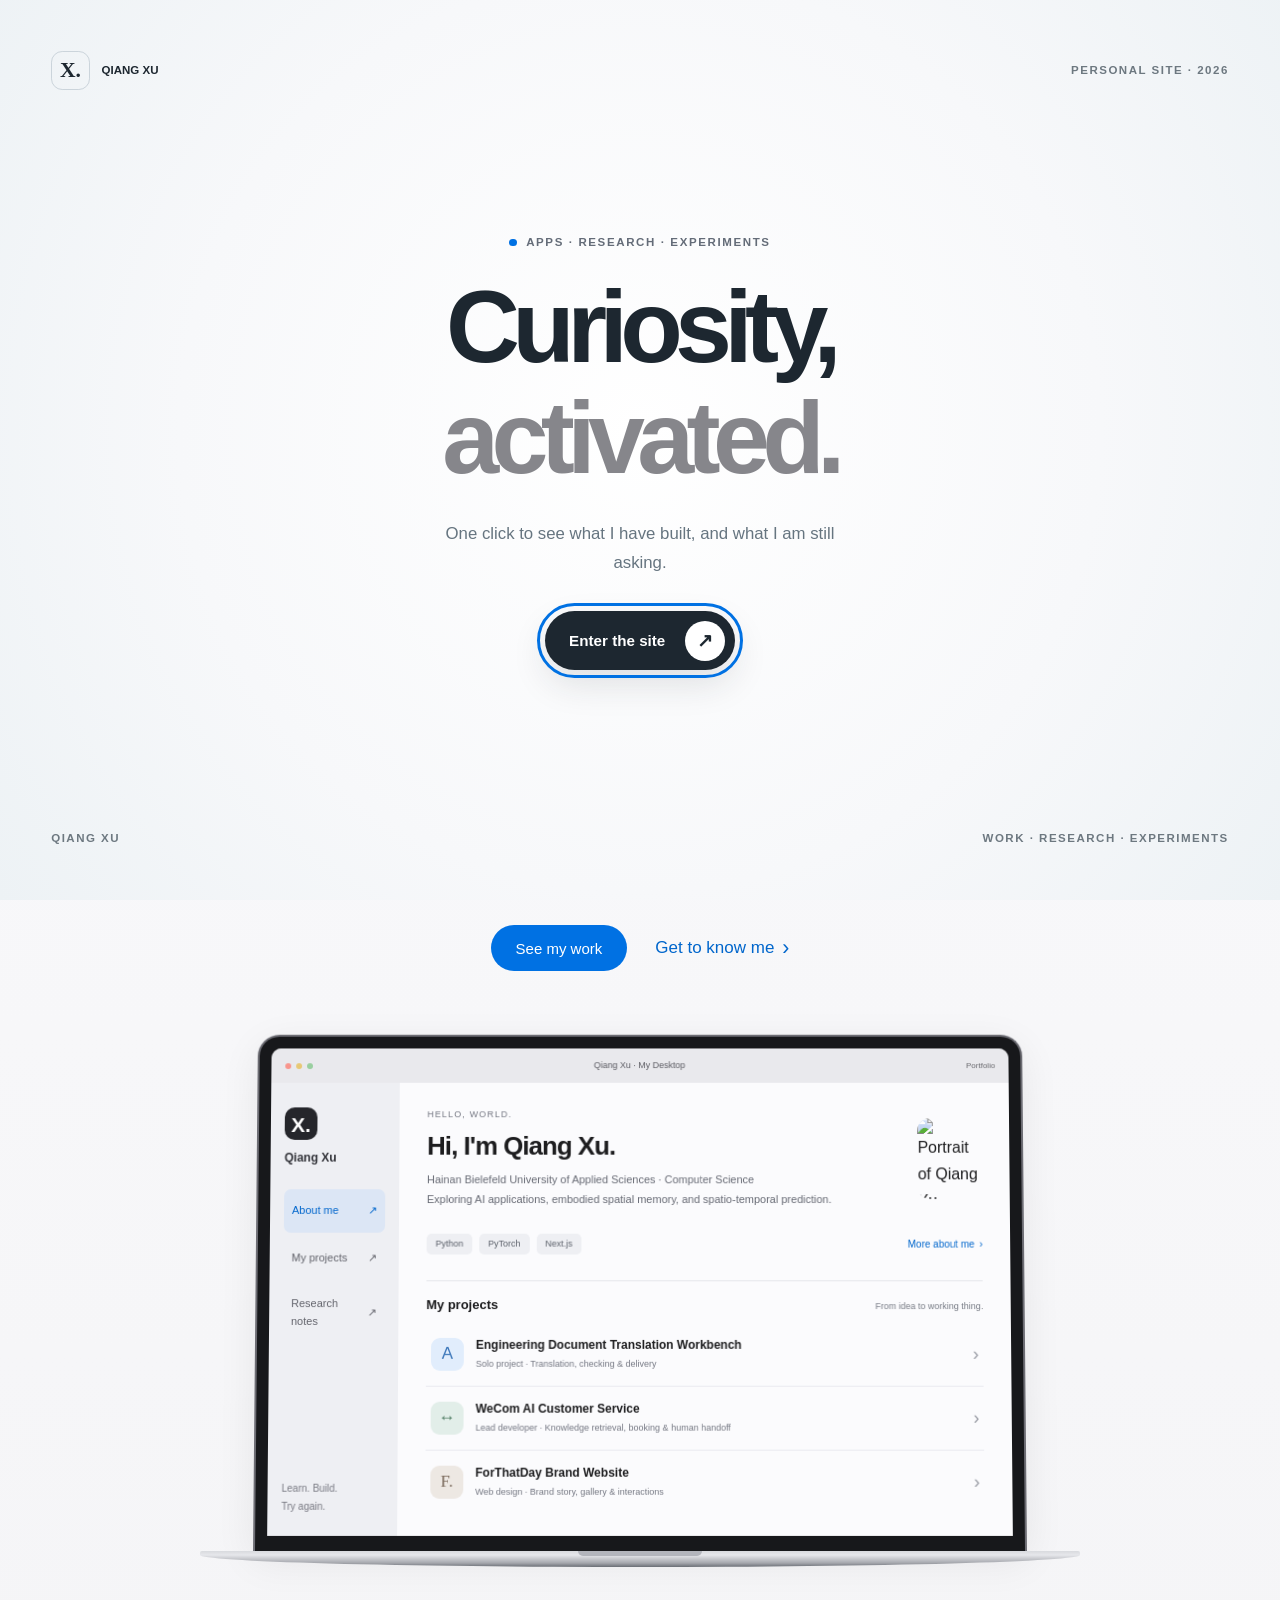
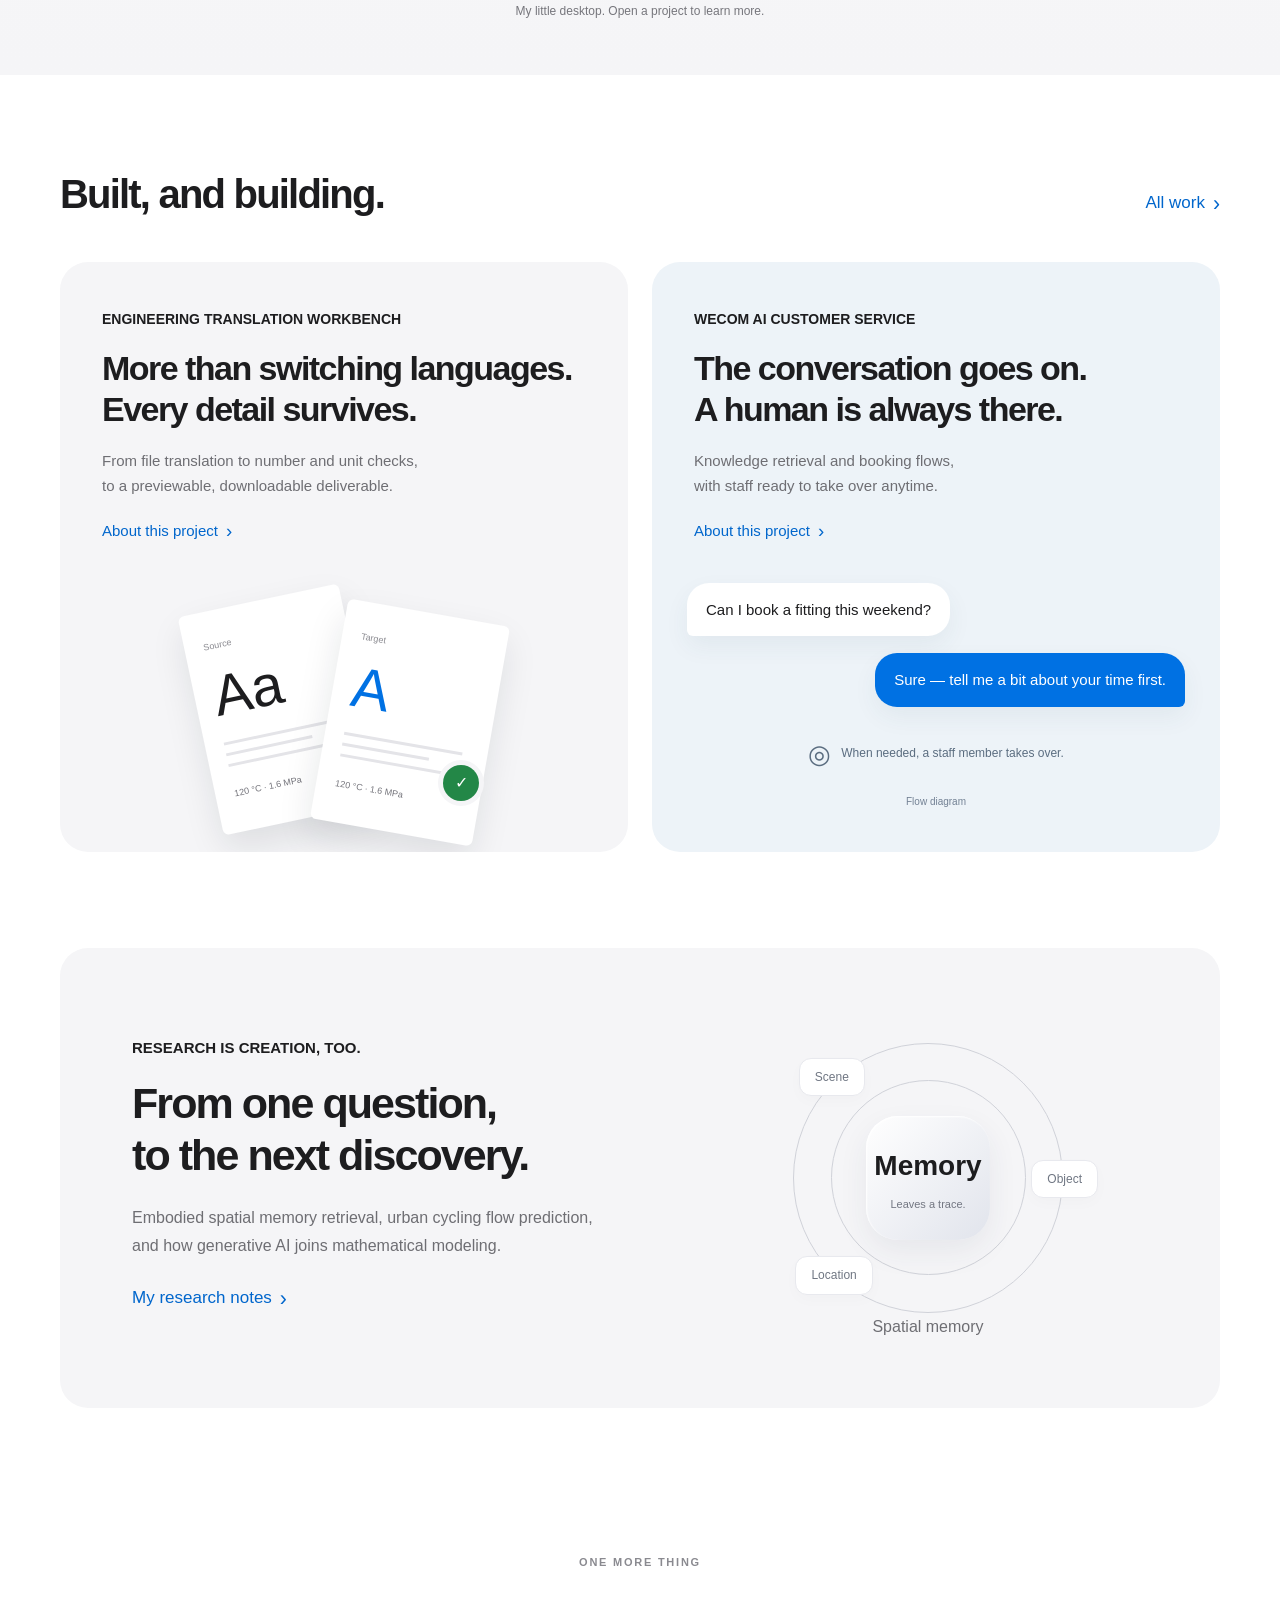
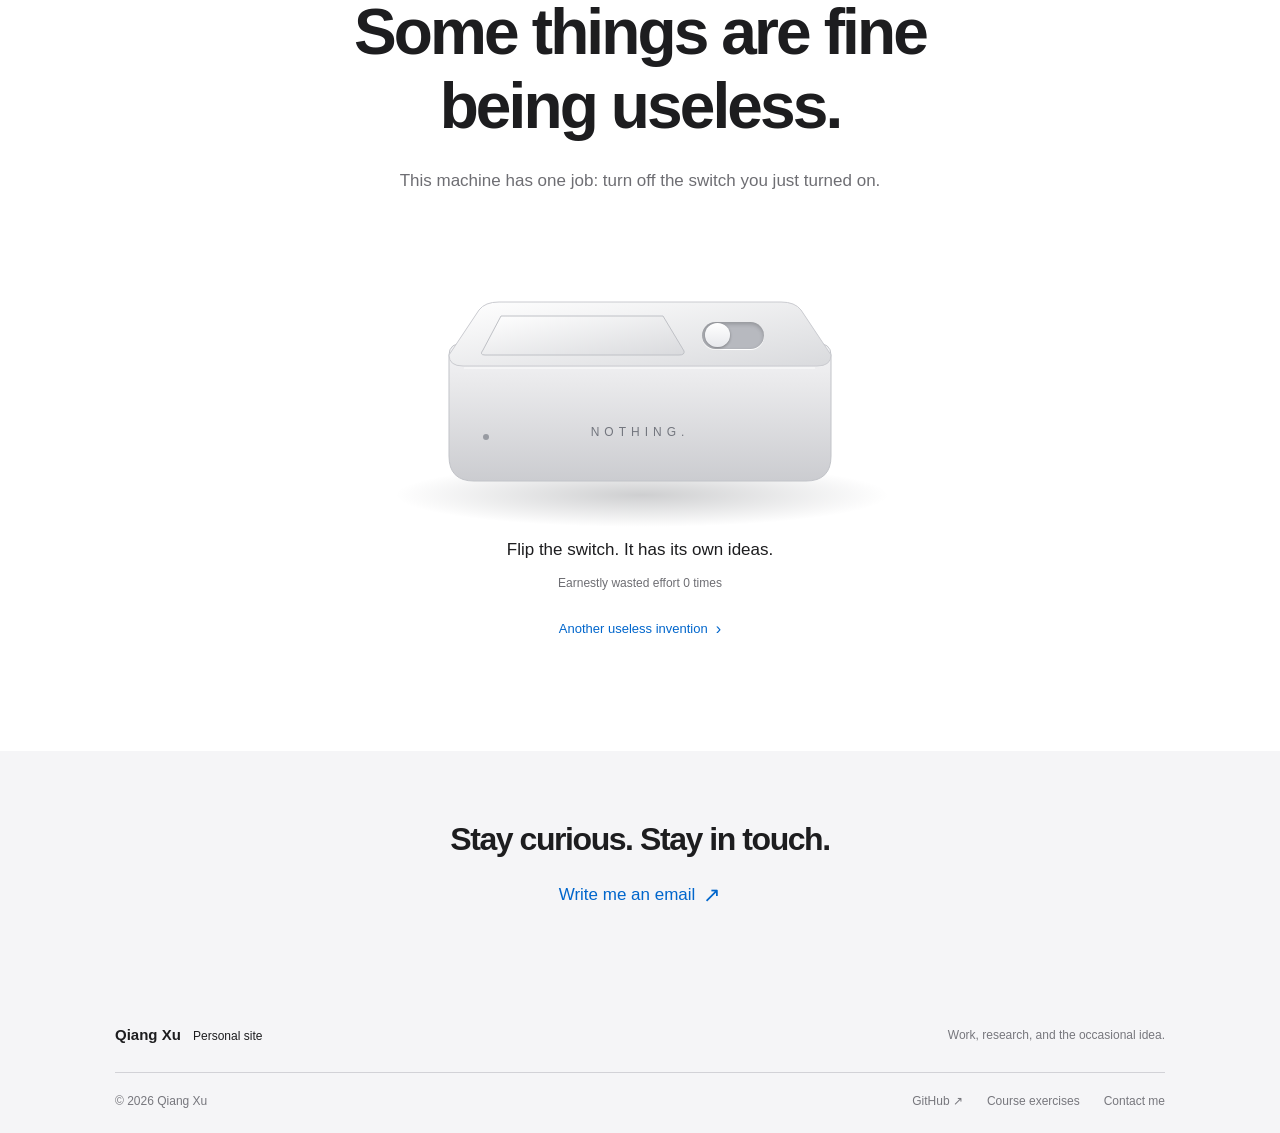
==== commit e1f014a3: "Add a hero image banner to the home page - Abstract off-white and pale blue artwork saved as images/" ====
--- a/index.html
+++ b/index.html
@@ -32,6 +32,7 @@
   <header id="site-header"></header>
   <main id="main">
     <section class="intro" aria-labelledby="intro-title">
+      <div class="hero"><img src="images/hero.jpg" alt="Soft abstract layers in off-white, cream and pale blue" width="1600" height="939"></div>
       <p class="intro-name">Qiang Xu</p>
       <h1 id="intro-title">Curiosity.<br><span>Now running.</span></h1>
       <p class="intro-summary">Computer science undergrad. I build useful applications,<br class="wide-break">and save a little time for useless ideas.</p>
--- a/style.css
+++ b/style.css
@@ -163,3 +163,31 @@
   .about-heading { grid-template-columns:1fr; gap:30px; }.about-note { padding-left:20px; }.about-note p:last-child { margin-bottom:0; }.about-section { grid-template-columns:1fr; gap:25px; padding:32px 0; }.about-section h2 { font-size:26px; }.timeline h3 { font-size:20px; }.skill-list dd { font-size:17px; }.honors article { gap:15px; }.honors h3 { font-size:17px; }.contact-section { padding:40px 22px; border-radius:22px; margin:20px 0 50px; }.contact-section h2 { font-size:32px; }.contact-section p:not(.eyebrow) { font-size:14px; }.quote-grid { grid-template-columns:1fr; }.quote { padding:30px; }.quote blockquote { font-size:22px; }
 }
 @media(prefers-reduced-motion:reduce) { html { scroll-behavior:auto; } *,*::before,*::after { animation:none!important; transition:none!important; }.work-card:hover,.primary:hover { transform:none; } }
+
+/* Quotes page: a dark hero that shows one random quote from the grid below. */
+.quote-hero { margin-bottom: 40px; padding: 72px 40px; border-radius: 28px; background: #163c52; color: #f5f5f7; text-align: center; }
+.quote-hero blockquote { margin: 0; }
+.quote-hero blockquote p { font-size: clamp(26px, 4vw, 40px); line-height: 1.3; font-weight: 600; letter-spacing: -0.02em; max-width: 24em; margin: 0 auto; }
+.quote-hero footer { margin-top: 24px; font-size: 13px; color: #b8c9d4; }
+.quote-hero-note { margin-top: 28px; font-size: 12px; color: #8fa9b8; }
+@media (max-width: 640px) {
+  .quote-hero { padding: 44px 22px; border-radius: 22px; }
+}
+
+/* Project page: the "ideas on the shelf" list below the selected work. */
+.ideas-section { margin-top: 70px; }
+.idea-list { list-style: none; margin: 26px 0 0; padding: 0; display: grid; grid-template-columns: 1fr 1fr; gap: 20px; }
+.idea-list li { background: var(--soft); border-radius: 22px; padding: 26px 28px; }
+.idea-list h3 { font-size: 19px; margin: 0 0 8px; }
+.idea-list p { margin: 0; color: var(--muted); font-size: 14px; line-height: 1.6; }
+@media (max-width: 640px) {
+  .ideas-section { margin-top: 45px; }
+  .idea-list { grid-template-columns: 1fr; }
+}
+
+/* Home page: the hero banner at the top of the intro. */
+.hero { margin: 0 auto 46px; max-width: 1040px; border-radius: 24px; overflow: hidden; box-shadow: 0 20px 50px rgba(0, 0, 0, .07); }
+.hero img { display: block; width: 100%; height: clamp(220px, 30vw, 420px); object-fit: cover; }
+@media (max-width: 640px) {
+  .hero { border-radius: 18px; margin-bottom: 32px; }
+}
